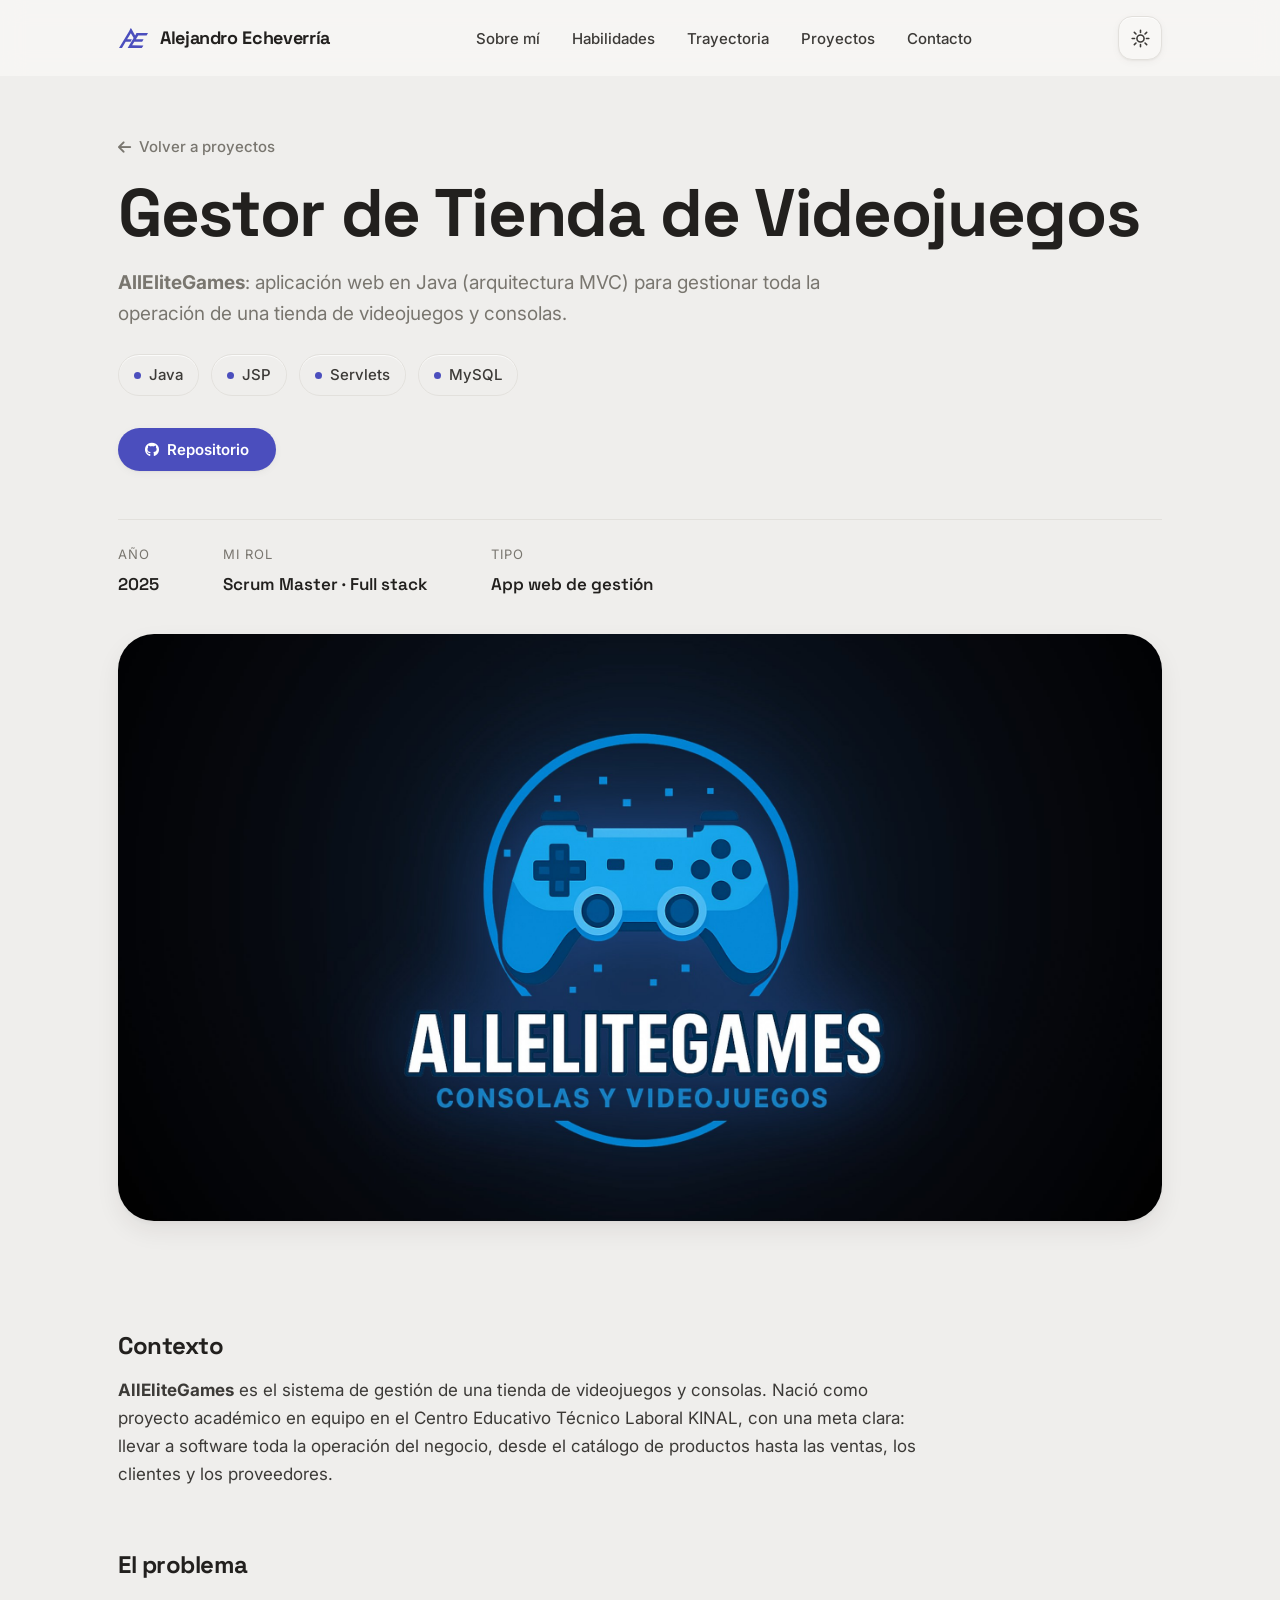
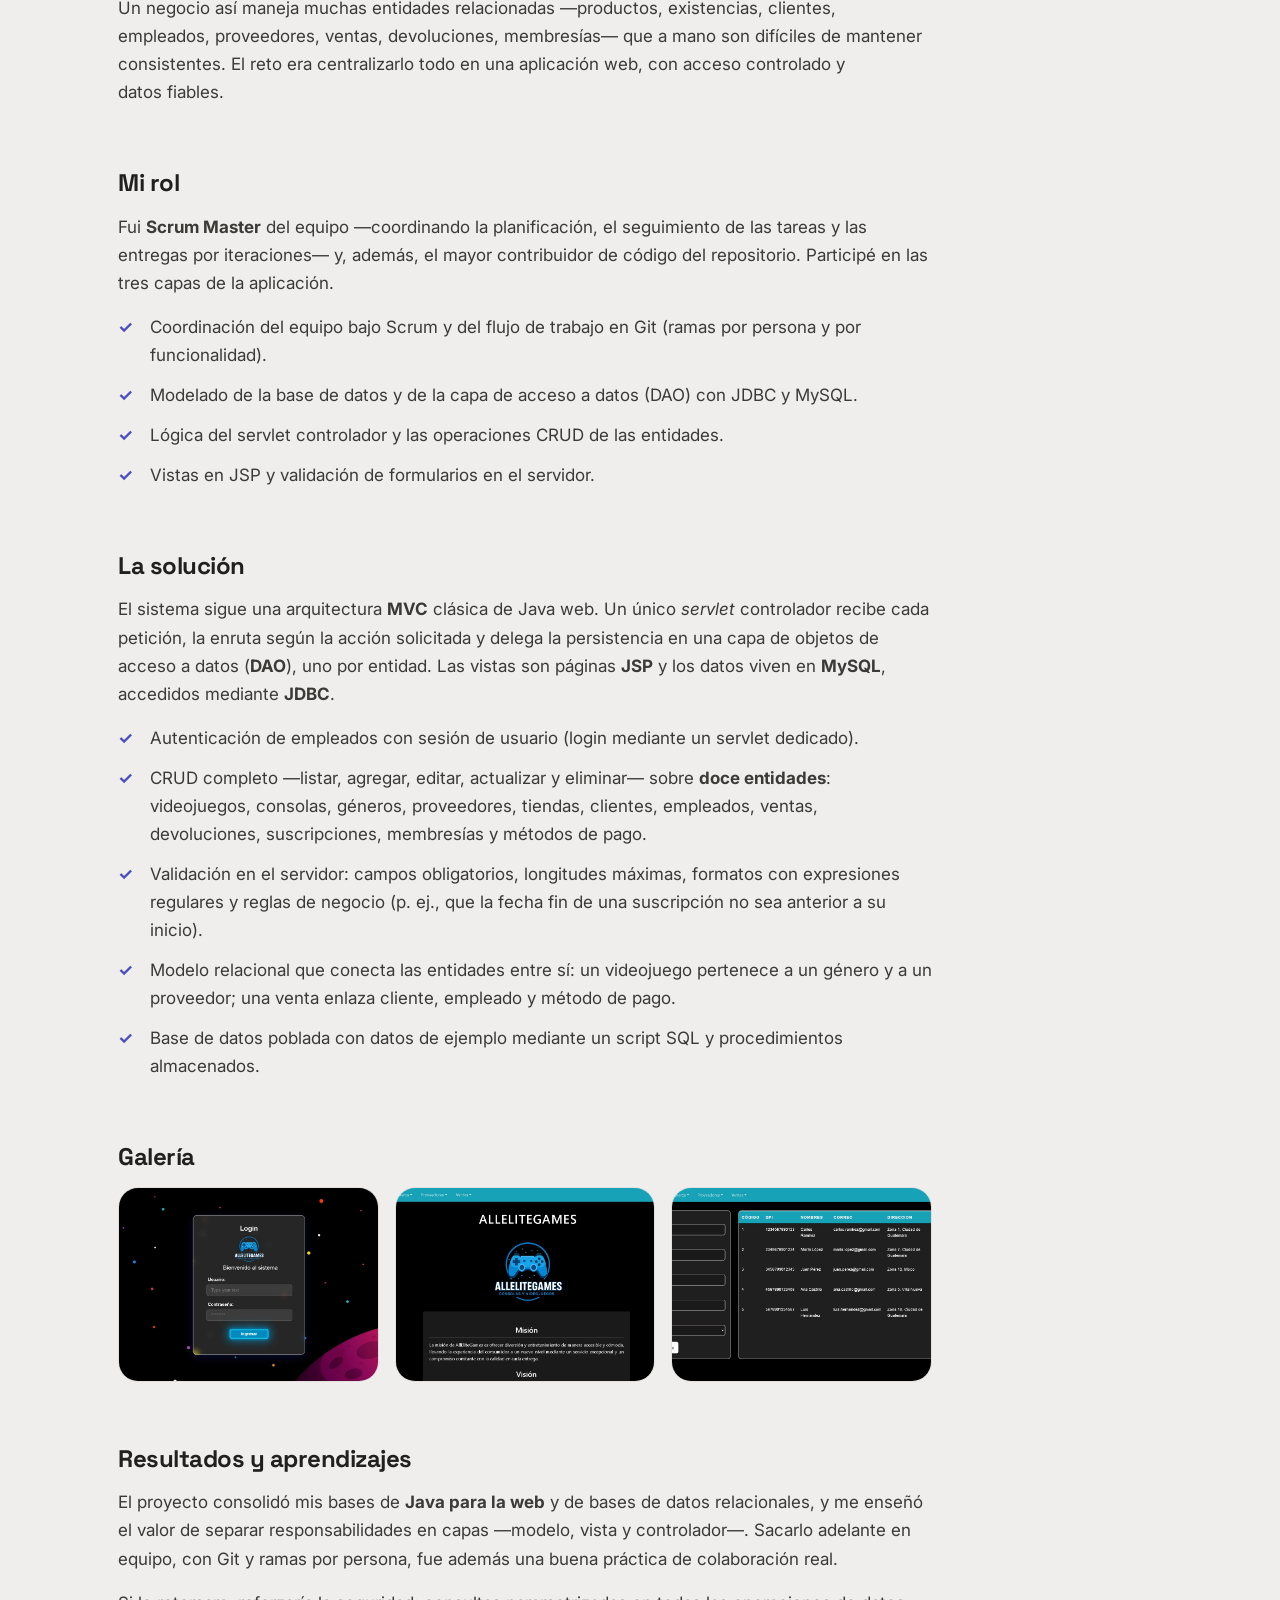
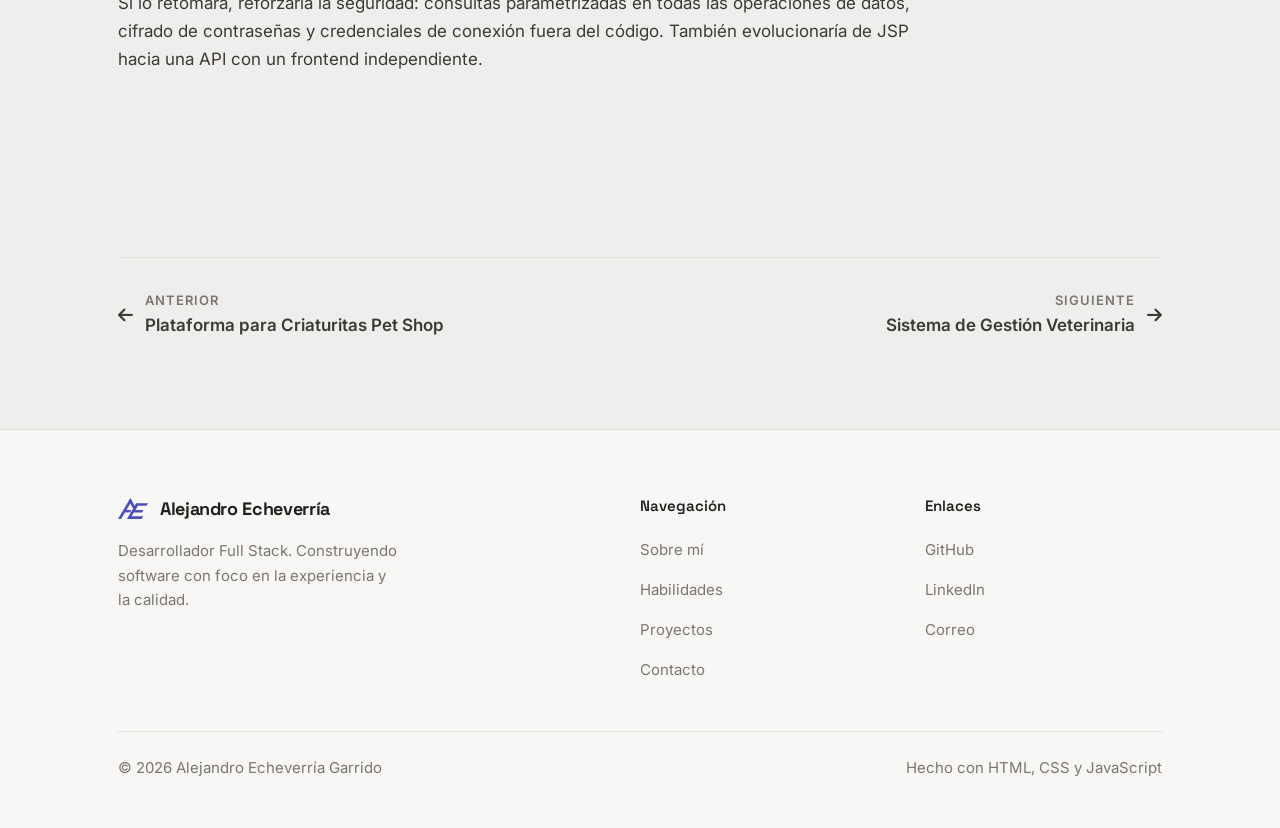
==== proyectos/gestor-tienda-videojuegos.html @ ff9bce8a "Añadir portafolio y workflow de despliegue a GitHub Pages Co-Authored-By: Claude Sonnet 5.5 <noreply" ====
<!DOCTYPE html>
<html lang="es">
<head>
  <meta charset="UTF-8">
  <meta name="viewport" content="width=device-width, initial-scale=1.0">

  <title>Gestor de Tienda de Videojuegos — Alejandro Echeverría</title>
  <meta name="description" content="Caso de estudio: AllEliteGames, sistema web de gestión para una tienda de videojuegos, desarrollado en Java (Servlets y JSP) con MySQL bajo una arquitectura MVC.">

  <meta property="og:type" content="article">
  <meta property="og:title" content="Gestor de Tienda de Videojuegos — Alejandro Echeverría">
  <meta property="og:description" content="Caso de estudio: AllEliteGames, gestión integral de una tienda de videojuegos en Java (MVC) con MySQL.">
  <meta property="og:image" content="https://aleeche.github.io/PortafolioWebDeveloper/assets/img/projects/gestor-hero.jpg">

  <link rel="icon" href="../assets/favicon/favicon-32.png" sizes="32x32" type="image/png">
  <link rel="icon" href="../assets/favicon/favicon.svg" type="image/svg+xml">
  <link rel="apple-touch-icon" href="../assets/favicon/apple-touch-icon.png">

  <script>
    document.documentElement.classList.add("js-nav");
    (function () {
      try {
        if (localStorage.getItem("ae-theme") === "dark") {
          document.documentElement.setAttribute("data-theme", "dark");
        }
      } catch (e) {}
    })();
  </script>

  <link rel="preconnect" href="https://fonts.googleapis.com">
  <link rel="preconnect" href="https://fonts.gstatic.com" crossorigin>
  <link href="https://fonts.googleapis.com/css2?family=Inter:wght@400;500;600;700&family=Space+Grotesk:wght@500;600;700&display=swap" rel="stylesheet">
  <link rel="stylesheet" href="https://cdnjs.cloudflare.com/ajax/libs/font-awesome/6.5.1/css/all.min.css">

  <link rel="stylesheet" href="../css/tokens.css">
  <link rel="stylesheet" href="../css/base.css">
  <link rel="stylesheet" href="../css/layout.css">
  <link rel="stylesheet" href="../css/components.css">
  <link rel="stylesheet" href="../css/sections.css">
  <link rel="stylesheet" href="../css/case-study.css">
</head>

<body>
  <a class="skip-link" href="#contenido">Saltar al contenido</a>

  <!-- Velo de transición entre páginas (lo controla js/modules/transition.js).
       Sin JS nunca se muestra: la clase .js-nav la añade el script del <head>. -->
  <div class="page-veil" data-page-veil aria-hidden="true"></div>

  <header class="header" data-header>
    <div class="container header__inner">
      <a class="brand" href="../index.html#inicio" aria-label="Inicio — Alejandro Echeverría">
        <span class="brand__mark" aria-hidden="true"></span>
        <span class="brand__name">Alejandro Echeverría</span>
      </a>
      <nav class="nav" data-nav aria-label="Navegación principal">
        <ul class="nav__list">
          <li><a class="nav__link" href="../index.html#sobre-mi">Sobre mí</a></li>
          <li><a class="nav__link" href="../index.html#habilidades">Habilidades</a></li>
          <li><a class="nav__link" href="../index.html#trayectoria">Trayectoria</a></li>
          <li><a class="nav__link" href="../index.html#proyectos">Proyectos</a></li>
          <li><a class="nav__link" href="../index.html#contacto">Contacto</a></li>
        </ul>
      </nav>
      <div class="header__actions">
        <button class="theme-toggle" data-theme-toggle type="button" aria-label="Cambiar entre tema claro y oscuro" aria-pressed="false">
          <svg class="icon-sun" viewBox="0 0 24 24" fill="none" stroke="currentColor" stroke-width="2" stroke-linecap="round" aria-hidden="true"><circle cx="12" cy="12" r="4.5"/><path d="M12 1.5v3M12 19.5v3M4.2 4.2l2.1 2.1M17.7 17.7l2.1 2.1M1.5 12h3M19.5 12h3M4.2 19.8l2.1-2.1M17.7 6.3l2.1-2.1"/></svg>
          <svg class="icon-moon" viewBox="0 0 24 24" fill="currentColor" aria-hidden="true"><path d="M21 12.8A9 9 0 1 1 11.2 3a7 7 0 0 0 9.8 9.8z"/></svg>
        </button>
        <button class="nav-toggle" data-nav-toggle type="button" aria-label="Abrir menú" aria-expanded="false" aria-controls="menu-principal">
          <span></span><span></span><span></span>
        </button>
      </div>
    </div>
  </header>
  <div class="nav-backdrop" data-nav-backdrop aria-hidden="true"></div>

  <main id="contenido">
    <div class="container">

      <section class="case-hero" data-reveal>
        <a class="case-back" href="../index.html#proyectos"><i class="fa-solid fa-arrow-left" aria-hidden="true"></i> Volver a proyectos</a>
        <h1 class="case-hero__title">Gestor de Tienda de Videojuegos</h1>
        <p class="case-hero__tagline"><strong>AllEliteGames</strong>: aplicación web en Java (arquitectura MVC) para gestionar toda la operación de una tienda de videojuegos y consolas.</p>

        <div class="chip-group case-tags">
          <span class="chip"><span class="chip__dot"></span>Java</span>
          <span class="chip"><span class="chip__dot"></span>JSP</span>
          <span class="chip"><span class="chip__dot"></span>Servlets</span>
          <span class="chip"><span class="chip__dot"></span>MySQL</span>
        </div>

        <div class="case-hero__actions">
          <a class="btn btn--primary" href="https://github.com/aleeche/GestorTiendaVideojuegos" target="_blank" rel="noopener noreferrer"><i class="fa-brands fa-github" aria-hidden="true"></i> Repositorio</a>
        </div>

        <div class="case-meta">
          <div class="case-meta__item">
            <div class="case-meta__label">Año</div>
            <div class="case-meta__value">2025</div>
          </div>
          <div class="case-meta__item">
            <div class="case-meta__label">Mi rol</div>
            <div class="case-meta__value">Scrum Master · Full stack</div>
          </div>
          <div class="case-meta__item">
            <div class="case-meta__label">Tipo</div>
            <div class="case-meta__value">App web de gestión</div>
          </div>
        </div>
      </section>

      <img class="case-media" data-reveal src="../assets/img/projects/gestor-hero.jpg"
        alt="Identidad de marca del proyecto AllEliteGames: logo de un mando de videojuegos con el texto «AllEliteGames — Consolas y videojuegos»." loading="lazy">

      <div class="section case-body">
        <section class="case-section" data-reveal>
          <h2 class="case-section__title">Contexto</h2>
          <p>
            <strong>AllEliteGames</strong> es el sistema de gestión de una tienda de videojuegos y
            consolas. Nació como proyecto académico en equipo en el Centro Educativo Técnico Laboral
            KINAL, con una meta clara: llevar a software toda la operación del negocio, desde el
            catálogo de productos hasta las ventas, los clientes y los proveedores.
          </p>
        </section>

        <section class="case-section" data-reveal>
          <h2 class="case-section__title">El problema</h2>
          <p>
            Un negocio así maneja muchas entidades relacionadas —productos, existencias, clientes,
            empleados, proveedores, ventas, devoluciones, membresías— que a mano son difíciles de
            mantener consistentes. El reto era centralizarlo todo en una aplicación web, con acceso
            controlado y datos fiables.
          </p>
        </section>

        <section class="case-section" data-reveal>
          <h2 class="case-section__title">Mi rol</h2>
          <p>
            Fui <strong>Scrum Master</strong> del equipo —coordinando la planificación, el seguimiento
            de las tareas y las entregas por iteraciones— y, además, el mayor contribuidor de código del
            repositorio. Participé en las tres capas de la aplicación.
          </p>
          <ul class="case-list">
            <li>Coordinación del equipo bajo Scrum y del flujo de trabajo en Git (ramas por persona y por funcionalidad).</li>
            <li>Modelado de la base de datos y de la capa de acceso a datos (DAO) con JDBC y MySQL.</li>
            <li>Lógica del servlet controlador y las operaciones CRUD de las entidades.</li>
            <li>Vistas en JSP y validación de formularios en el servidor.</li>
          </ul>
        </section>

        <section class="case-section" data-reveal>
          <h2 class="case-section__title">La solución</h2>
          <p>
            El sistema sigue una arquitectura <strong>MVC</strong> clásica de Java web. Un único
            <em>servlet</em> controlador recibe cada petición, la enruta según la acción solicitada y
            delega la persistencia en una capa de objetos de acceso a datos (<strong>DAO</strong>), uno
            por entidad. Las vistas son páginas <strong>JSP</strong> y los datos viven en
            <strong>MySQL</strong>, accedidos mediante <strong>JDBC</strong>.
          </p>
          <ul class="case-list">
            <li>Autenticación de empleados con sesión de usuario (login mediante un servlet dedicado).</li>
            <li>CRUD completo —listar, agregar, editar, actualizar y eliminar— sobre <strong>doce entidades</strong>: videojuegos, consolas, géneros, proveedores, tiendas, clientes, empleados, ventas, devoluciones, suscripciones, membresías y métodos de pago.</li>
            <li>Validación en el servidor: campos obligatorios, longitudes máximas, formatos con expresiones regulares y reglas de negocio (p. ej., que la fecha fin de una suscripción no sea anterior a su inicio).</li>
            <li>Modelo relacional que conecta las entidades entre sí: un videojuego pertenece a un género y a un proveedor; una venta enlaza cliente, empleado y método de pago.</li>
            <li>Base de datos poblada con datos de ejemplo mediante un script SQL y procedimientos almacenados.</li>
          </ul>
        </section>

        <section class="case-section" data-reveal style="max-width:none">
          <h2 class="case-section__title">Galería</h2>
          <div class="case-gallery">
            <img class="case-gallery__img" data-zoomable src="../assets/img/projects/gestor-login.jpeg"
              alt="Pantalla de inicio de sesión de AllEliteGames: logo, campos de usuario y contraseña y botón «Ingresar» sobre un fondo espacial." loading="lazy">
            <img class="case-gallery__img" data-zoomable src="../assets/img/projects/gestor-inicio.jpeg"
              alt="Página principal tras iniciar sesión, con la barra de navegación por módulos (Clientes, Empleados, Géneros, Proveedores, Ventas) y las secciones de misión y visión." loading="lazy">
            <img class="case-gallery__img" data-zoomable src="../assets/img/projects/gestor-crud.jpeg"
              alt="Módulo de gestión de clientes: formulario de alta a la izquierda y tabla de registros con acciones a la derecha." loading="lazy">
          </div>
        </section>

        <section class="case-section" data-reveal>
          <h2 class="case-section__title">Resultados y aprendizajes</h2>
          <p>
            El proyecto consolidó mis bases de <strong>Java para la web</strong> y de bases de datos
            relacionales, y me enseñó el valor de separar responsabilidades en capas —modelo, vista y
            controlador—. Sacarlo adelante en equipo, con Git y ramas por persona, fue además una buena
            práctica de colaboración real.
          </p>
          <p>
            Si lo retomara, reforzaría la seguridad: consultas parametrizadas en todas las operaciones
            de datos, cifrado de contraseñas y credenciales de conexión fuera del código. También
            evolucionaría de JSP hacia una API con un frontend independiente.
          </p>
        </section>
      </div>

      <nav class="case-nav" aria-label="Navegación entre proyectos">
        <a class="case-nav__link" href="veterinaria-criaturitas.html">
          <i class="fa-solid fa-arrow-left" aria-hidden="true"></i>
          <span><span class="dir">Anterior</span>Plataforma para Criaturitas Pet Shop</span>
        </a>
        <a class="case-nav__link case-nav__link--end" href="sistema-gestion-veterinaria.html">
          <span><span class="dir">Siguiente</span>Sistema de Gestión Veterinaria</span>
          <i class="fa-solid fa-arrow-right" aria-hidden="true"></i>
        </a>
      </nav>

    </div>
  </main>

  <footer class="footer">
    <div class="container">
      <div class="footer__grid">
        <div>
          <a class="brand" href="../index.html#inicio">
            <span class="brand__mark" aria-hidden="true"></span>
            <span class="brand__name">Alejandro Echeverría</span>
          </a>
          <p class="footer__brand-desc">Desarrollador Full Stack. Construyendo software con foco en la experiencia y la calidad.</p>
        </div>
        <div>
          <p class="footer__col-title">Navegación</p>
          <ul class="footer__links">
            <li><a href="../index.html#sobre-mi">Sobre mí</a></li>
            <li><a href="../index.html#habilidades">Habilidades</a></li>
            <li><a href="../index.html#proyectos">Proyectos</a></li>
            <li><a href="../index.html#contacto">Contacto</a></li>
          </ul>
        </div>
        <div>
          <p class="footer__col-title">Enlaces</p>
          <ul class="footer__links">
            <li><a href="https://github.com/aleeche" target="_blank" rel="noopener noreferrer">GitHub</a></li>
            <li><a href="https://www.linkedin.com/in/alejandro-echeverr%C3%ADa-garrido-2888983a5/" target="_blank" rel="noopener noreferrer">LinkedIn</a></li>
            <li><a href="mailto:alejandroecheverria826@gmail.com">Correo</a></li>
          </ul>
        </div>
      </div>
      <div class="footer__bottom">
        <span>© <span id="year">2026</span> Alejandro Echeverría Garrido</span>
        <span>Hecho con HTML, CSS y JavaScript</span>
      </div>
    </div>
  </footer>

  <script type="module" src="../js/main.js"></script>
</body>
</html>
---- css/tokens.css ----
/* ============================================================
   TOKENS — Settings layer
   Variables de diseño. El modo oscuro solo reasigna estas
   variables; ningún componente se duplica.
   ============================================================ */

:root {
  color-scheme: light;

  /* --- Neutrales (cálidos) --- */
  --canvas: #EFEEEC;
  --surface: #F8F7F5;
  --surface-2: #FCFBF9;
  --sunken: #E7E6E3;
  --ink-strong: #22201E;
  --ink: #3C3A37;
  --ink-muted: #79766F;
  --hairline: #E2E0DC;

  /* --- Acento (índigo) --- */
  --accent: #4B4EBD;
  --accent-strong: #3D3FA3;
  --accent-soft: #EAEAF7;
  --on-accent: #FFFFFF;

  /* Glow ambiental del puntero (radial) */
  --glow: rgba(75, 78, 189, 0.10);

  /* --- Semánticos (independientes del acento) --- */
  --ok: #3E8E5A;
  --warn: #B7791F;
  --err: #C0553B;

  /* Lienzo para logotipos de clientes. Deliberadamente claro en AMBOS temas:
     una marca ajena no se puede recolorear, y sobre fondo oscuro perdería
     contraste. Por eso [data-theme="dark"] repite este mismo valor. */
  --logo-plate: #FCFBF9;

  /* --- Marca (monograma AE) ---
     El logotipo como MÁSCARA, no como imagen: así el color lo pone el
     componente (`background`) y sigue al tema sin duplicar archivos.
     Fuente del trazado: assets/img/logo-ae.svg. Si el logo cambia, se
     actualizan los dos a la vez. */
  --logo-ae: url("data:image/svg+xml,%3Csvg xmlns='http://www.w3.org/2000/svg' viewBox='0 0 100 68.65'%3E%3Cpath d='M40.48 0 42.86 2.38 55.16 25 56.35 24.6 60.32 17.06 100 17.06 95.24 25.4 66.27 25.4 58.33 38.89 84.52 38.89 82.94 42.46 79.76 47.22 52.78 47.22 45.24 59.52 83.73 59.92 83.33 61.51 78.57 68.65 29.76 68.65 50.4 34.52 40.87 17.86 28.57 38.1 28.57 38.89 44.44 38.89 40.08 46.83 23.02 47.22 10.32 68.65 0 68.65 34.92 10.71Z'/%3E%3C/svg%3E");

  /* Proporción real del monograma (ancho ÷ alto). Evita repetir el número
     mágico cada vez que se dimensiona la marca. */
  --logo-ae-ratio: 1.4566;

  /* --- Sombras (soft UI: suaves + brillo superior) --- */
  --hi: inset 0 1px 0 rgba(255, 255, 255, .75);
  --e1: 0 1px 2px rgba(38, 34, 28, .05), 0 2px 8px rgba(38, 34, 28, .04);
  --e2: 0 2px 4px rgba(38, 34, 28, .04), 0 10px 24px rgba(38, 34, 28, .07);
  --e3: 0 6px 12px rgba(38, 34, 28, .06), 0 22px 44px rgba(38, 34, 28, .10);
  --pressed: inset 0 2px 5px rgba(38, 34, 28, .10), inset 0 -1px 0 rgba(255, 255, 255, .5);

  /* --- Radios --- */
  --r-sm: 10px;
  --r-md: 14px;
  --r-lg: 20px;
  --r-xl: 28px;
  --r-2xl: 36px;
  --r-pill: 999px;

  /* --- Espaciado (base 4px) --- */
  --sp-1: 4px;
  --sp-2: 8px;
  --sp-3: 12px;
  --sp-4: 16px;
  --sp-5: 24px;
  --sp-6: 32px;
  --sp-7: 48px;
  --sp-8: 64px;
  --sp-9: 96px;
  --sp-10: 128px;

  /* --- Tipografía --- */
  --font-display: "Space Grotesk", "Segoe UI", system-ui, -apple-system, sans-serif;
  --font-body: "Inter", "Segoe UI", system-ui, -apple-system, sans-serif;

  --fs-display: clamp(2.6rem, 6vw, 4.2rem);
  --fs-h1: clamp(2rem, 4vw, 3rem);
  --fs-h2: clamp(1.8rem, 3.5vw, 2.6rem);
  --fs-h3: 1.5rem;
  --fs-h4: 1.25rem;
  --fs-body-lg: 1.1875rem;
  --fs-body: 1.0625rem;
  --fs-sm: 0.9375rem;
  --fs-caption: 0.8125rem;

  /* --- Layout --- */
  --container: 1140px;
  --container-pad: clamp(20px, 4vw, 48px);
  --header-h: 76px; /* respaldo; nav.js lo actualiza con la altura real del header */

  /* --- Movimiento --- */
  --dur-fast: 140ms;
  --dur: 240ms;
  --dur-slow: 420ms;
  --ease: cubic-bezier(.22, 1, .36, 1);

  /* --- Capas (z-index) --- */
  --z-header: 100;
  --z-menu: 200;
  --z-modal: 1000;
  --z-veil: 2000;
}

/* ============================================================
   MODO OSCURO — paleta específica (no es una inversión)
   ============================================================ */
[data-theme="dark"] {
  color-scheme: dark;

  --canvas: #191816;
  --surface: #221F1D;
  --surface-2: #262320;
  --sunken: #100F0E;
  --ink-strong: #F4F2EE;
  --ink: #D6D3CD;
  --ink-muted: #9C978F;
  --hairline: #34312C;

  --accent: #9A9CF2;
  --accent-strong: #B3B5F8;
  --accent-soft: rgba(154, 156, 242, .16);
  --on-accent: #16151A;

  --glow: rgba(154, 156, 242, 0.16);

  --ok: #5FB07C;
  --warn: #D6A24A;
  --err: #E0715A;

  /* Mismo valor que en claro: los logos de clientes no se invierten. */
  --logo-plate: #FCFBF9;

  --hi: inset 0 1px 0 rgba(255, 255, 255, .05);
  --e1: 0 1px 2px rgba(0, 0, 0, .40), 0 2px 8px rgba(0, 0, 0, .30);
  --e2: 0 2px 4px rgba(0, 0, 0, .35), 0 10px 24px rgba(0, 0, 0, .45);
  --e3: 0 6px 12px rgba(0, 0, 0, .40), 0 22px 44px rgba(0, 0, 0, .55);
  --pressed: inset 0 2px 5px rgba(0, 0, 0, .50), inset 0 -1px 0 rgba(255, 255, 255, .04);
}
---- css/base.css ----
/* ============================================================
   BASE — Reset + elementos + tipografía
   ============================================================ */

*,
*::before,
*::after {
  box-sizing: border-box;
}

* {
  margin: 0;
}

html {
  -webkit-text-size-adjust: 100%;
  scroll-behavior: smooth;
  /* Permite scroll normal en ambos ejes pero bloquea el pellizco (pinch-zoom):
     el zoom por accesibilidad (controles del navegador) sigue disponible. */
  touch-action: pan-x pan-y;
  /* El fondo vive en :root para que el glow del puntero (z-index:-1) asome
     por el lienzo sin quedar oculto tras el fondo del body. */
  background-color: var(--canvas);
  transition: background-color var(--dur) var(--ease);
}

@media (prefers-reduced-motion: reduce) {
  html {
    scroll-behavior: auto;
  }
}

body {
  background-color: transparent; /* el fondo lo pinta :root (ver arriba) */
  color: var(--ink);
  font-family: var(--font-body);
  font-size: var(--fs-body);
  line-height: 1.65;
  -webkit-font-smoothing: antialiased;
  text-rendering: optimizeLegibility;
  transition: color var(--dur) var(--ease);
}

/* Media */
img,
picture,
svg {
  display: block;
  max-width: 100%;
}

img {
  height: auto;
}

/* Formularios heredan tipografía */
input,
button,
textarea,
select {
  font: inherit;
  color: inherit;
}

/* Titulares */
h1,
h2,
h3,
h4,
h5,
h6 {
  font-family: var(--font-display);
  color: var(--ink-strong);
  line-height: 1.1;
  letter-spacing: -0.02em;
  text-wrap: balance;
  font-weight: 700;
  /* Último recurso para cadenas sin sílabas (URLs, identificadores): sin esto
     un titular más ancho que el lienzo asoma fuera y genera scroll horizontal.
     Solo actúa cuando la palabra no entra de ninguna forma, así que no altera
     el corte de línea normal. */
  overflow-wrap: break-word;
}

h1 { font-size: var(--fs-h1); }
h2 { font-size: var(--fs-h2); }
h3 { font-size: var(--fs-h3); }
h4 { font-size: var(--fs-h4); font-weight: 600; }

p {
  text-wrap: pretty;
}

/* Código en línea */
code {
  font-family: ui-monospace, SFMono-Regular, Menlo, Consolas, monospace;
  font-size: 0.88em;
  color: var(--ink-strong);
  background: var(--sunken);
  border: 1px solid var(--hairline);
  border-radius: var(--r-sm);
  padding: 0.08em 0.4em;
}

a {
  color: var(--accent);
  text-decoration: none;
  transition: color var(--dur) var(--ease);
}

ul[role="list"] {
  list-style: none;
  padding: 0;
}

/* --- Accesibilidad: foco visible y consistente --- */
:focus-visible {
  outline: 2px solid var(--accent);
  outline-offset: 3px;
  border-radius: 4px;
}

::selection {
  background: var(--accent);
  color: var(--on-accent);
}

/* --- Enlace "saltar al contenido" --- */
.skip-link {
  position: absolute;
  left: 50%;
  top: -100px;
  transform: translateX(-50%);
  z-index: 999;
  background: var(--surface);
  color: var(--ink-strong);
  border: 1px solid var(--hairline);
  border-radius: var(--r-md);
  padding: 12px 20px;
  box-shadow: var(--e2);
  transition: top var(--dur) var(--ease);
}

.skip-link:focus {
  top: 12px;
}

/* --- Reduce motion global --- */
@media (prefers-reduced-motion: reduce) {
  *,
  *::before,
  *::after {
    animation-duration: 0.001ms !important;
    animation-iteration-count: 1 !important;
    transition-duration: 0.001ms !important;
  }
}

/* Utilidad de solo lectura para lectores de pantalla */
.visually-hidden {
  position: absolute;
  width: 1px;
  height: 1px;
  padding: 0;
  margin: -1px;
  overflow: hidden;
  clip: rect(0, 0, 0, 0);
  white-space: nowrap;
  border: 0;
}
---- css/layout.css ----
/* ============================================================
   LAYOUT — Contenedor, secciones, header, footer
   ============================================================ */

.container {
  width: 100%;
  max-width: var(--container);
  margin-inline: auto;
  padding-inline: var(--container-pad);
}

/* Secciones con ritmo vertical generoso */
.section {
  --section-pad-y: clamp(56px, 9vw, 112px);
  padding-block: var(--section-pad-y);
  /* Salto por nav: el encabezado debe caer SIEMPRE ~24px bajo el header, sin
     importar el padding de la sección (en escritorio llega a 112px y en móvil
     baja a 56px). Restamos ese padding para que el hueco superior sea CONSTANTE
     en móvil, tablet y escritorio y no quede un blanco enorme arriba.
     --header-h lo fija nav.js con la altura real del header (varía por
     breakpoint); 76px es el respaldo para el salto de ancla nativo sin JS.
     scroll-nav.js lee este mismo valor para que el salto animado coincida. */
  scroll-margin-top: calc(var(--header-h) + 24px - var(--section-pad-y));
}

.section--tight {
  --section-pad-y: clamp(40px, 6vw, 72px);
  padding-block: var(--section-pad-y);
}

/* Cabecera de sección (eyebrow + título + intro) */
.section__head {
  max-width: 54ch;
  margin-bottom: clamp(24px, 4vw, 40px);
}

.eyebrow {
  font-size: var(--fs-caption);
  font-weight: 600;
  letter-spacing: 0.16em;
  text-transform: uppercase;
  color: var(--accent);
  margin-bottom: var(--sp-3);
}

.section__title {
  font-size: var(--fs-h2);
}

.section__intro {
  color: var(--ink-muted);
  font-size: var(--fs-body-lg);
  margin-top: var(--sp-4);
}

/* ---------- Header / Navegación ---------- */
.header {
  position: sticky;
  top: 0;
  z-index: var(--z-header);
  border-bottom: 1px solid transparent;
  transition: border-color var(--dur) var(--ease), box-shadow var(--dur) var(--ease);
}

/* El fondo esmerilado vive en un pseudo-elemento en vez de en .header
   directamente: backdrop-filter en el propio .header lo convertiría en el
   "containing block" de sus descendientes position:fixed (el <nav> móvil),
   rompiendo su tamaño/posición de pantalla completa. */
.header::before {
  content: "";
  position: absolute;
  inset: 0;
  z-index: -1;
  background: color-mix(in srgb, var(--surface) 82%, transparent);
  backdrop-filter: blur(12px);
  -webkit-backdrop-filter: blur(12px);
}

.header.is-scrolled {
  border-bottom-color: var(--hairline);
  box-shadow: var(--e1);
}

.header__inner {
  display: flex;
  align-items: center;
  justify-content: space-between;
  gap: var(--sp-4);
  padding-block: var(--sp-4);
}

.nav {
  display: flex;
  align-items: center;
  gap: var(--sp-6);
}

.nav__list {
  display: flex;
  gap: var(--sp-6);
  list-style: none;
  margin: 0;
  padding: 0;
}

.nav__link {
  color: var(--ink);
  font-size: var(--fs-sm);
  font-weight: 500;
  position: relative;
  padding-block: 4px;
  white-space: nowrap;
}

.nav__link:hover {
  color: var(--accent);
}

.nav__link.is-active {
  color: var(--accent);
}

.nav__link.is-active::after {
  content: "";
  position: absolute;
  left: 0;
  bottom: -2px;
  width: 100%;
  height: 2px;
  background: var(--accent);
  border-radius: 2px;
}

.header__actions {
  display: flex;
  align-items: center;
  gap: var(--sp-3);
}

/* Botón hamburguesa (oculto en desktop) */
.nav-toggle {
  display: none;
  flex-direction: column;
  justify-content: center;
  gap: 5px;
  width: 44px;
  height: 44px;
  border: 1px solid var(--hairline);
  border-radius: var(--r-md);
  background: var(--surface);
  box-shadow: var(--e1), var(--hi);
  cursor: pointer;
}

.nav-toggle span {
  display: block;
  width: 20px;
  height: 2px;
  margin-inline: auto;
  background: var(--ink-strong);
  border-radius: 2px;
  transition: transform var(--dur) var(--ease), opacity var(--dur) var(--ease);
}

.nav-toggle[aria-expanded="true"] span:nth-child(1) {
  transform: translateY(7px) rotate(45deg);
}

.nav-toggle[aria-expanded="true"] span:nth-child(2) {
  opacity: 0;
}

.nav-toggle[aria-expanded="true"] span:nth-child(3) {
  transform: translateY(-7px) rotate(-45deg);
}

/* ---------- Footer ---------- */
.footer {
  border-top: 1px solid var(--hairline);
  background: var(--surface);
  padding-block: clamp(40px, 6vw, 64px) var(--sp-7);
}

.footer__grid {
  display: grid;
  gap: var(--sp-7);
  grid-template-columns: 1fr;
}

.footer__brand-desc {
  color: var(--ink-muted);
  font-size: var(--fs-sm);
  margin-top: var(--sp-3);
  max-width: 32ch;
}

.footer__col-title {
  font-family: var(--font-display);
  font-size: var(--fs-sm);
  font-weight: 600;
  color: var(--ink-strong);
  margin-bottom: var(--sp-4);
}

.footer__links {
  display: flex;
  flex-direction: column;
  gap: var(--sp-3);
  list-style: none;
  padding: 0;
  margin: 0;
}

.footer__links a {
  color: var(--ink-muted);
  font-size: var(--fs-sm);
}

.footer__links a:hover {
  color: var(--accent);
}

.footer__bottom {
  display: flex;
  align-items: center;
  justify-content: space-between;
  flex-wrap: wrap;
  gap: var(--sp-4);
  margin-top: var(--sp-7);
  padding-top: var(--sp-5);
  border-top: 1px solid var(--hairline);
  color: var(--ink-muted);
  font-size: var(--fs-sm);
}

/* ---------- Responsive: menú móvil ---------- */
@media (max-width: 1080px) {
  .nav-toggle {
    display: flex;
  }

  /* Por encima del panel .nav (z-index 200 local a .header) para que el
     botón de tema y el hamburguesa/X sigan visibles y clicables con el
     menú abierto. */
  .header__actions {
    position: relative;
    z-index: calc(var(--z-menu) + 1);
  }

  .nav {
    position: fixed;
    inset: 0 0 0 auto;
    width: min(320px, 82vw);
    flex-direction: column;
    align-items: flex-start;
    justify-content: flex-start;
    gap: var(--sp-6);
    padding: calc(var(--sp-9) + 12px) var(--sp-6) var(--sp-6);
    background: var(--surface);
    border-left: 1px solid var(--hairline);
    box-shadow: var(--e3);
    transform: translateX(100%);
    transition: transform var(--dur-slow) var(--ease);
    z-index: var(--z-menu);
  }

  .nav.is-open {
    transform: translateX(0);
  }

  .nav__list {
    flex-direction: column;
    gap: var(--sp-5);
    width: 100%;
  }

  .nav__link {
    font-size: var(--fs-h4);
  }

  /* Fondo oscuro al abrir el menú.
     z-index por debajo de --z-header (no de --z-menu): .nav vive dentro de
     .header, que crea su propio grupo de apilamiento por tener z-index
     propio. Comparado desde la raíz del documento, ese grupo entero pesa
     --z-header; si el backdrop pesara más (--z-menu - 1) se pintaría encima
     del menú y le robaría los clics a sus enlaces. */
  .nav-backdrop {
    position: fixed;
    inset: 0;
    background: rgba(0, 0, 0, .35);
    opacity: 0;
    visibility: hidden;
    transition: opacity var(--dur) var(--ease), visibility var(--dur) var(--ease);
    z-index: calc(var(--z-header) - 1);
  }

  .nav-backdrop.is-open {
    opacity: 1;
    visibility: visible;
  }
}

@media (min-width: 640px) {
  .footer__grid {
    grid-template-columns: 2fr 1fr 1fr;
  }
}

/* ---------- Header en pantallas muy estrechas ----------
   La fila del header es indivisible: marca (212px con el nombre completo) +
   las dos placas táctiles de 44px, que no se tocan porque 44px es el mínimo
   accesible. Sumando gap y padding pedía 348px, así que por debajo de eso
   empujaba el documento y aparecía scroll horizontal (con la franja en blanco
   a la derecha del header, que solo cubre el ancho de la ventana).
   Se resuelve encogiendo la marca en dos escalones en vez de tocar los
   botones. */
@media (max-width: 380px) {
  .header .brand {
    font-size: 1rem;
    gap: var(--sp-2);
  }

  .header .brand__mark {
    width: 26px;
  }
}

/* Último escalón: solo el monograma. El nombre accesible lo sigue aportando
   el aria-label del enlace, así que no se pierde para lectores de pantalla. */
@media (max-width: 349px) {
  .header .brand__name {
    display: none;
  }
}

/* ============================================================
   EFECTOS GLOBALES (creados por JS; degradan sin él)
   ============================================================ */

/* Barra de progreso de lectura (borde superior) */
.scroll-progress {
  position: fixed;
  inset: 0 0 auto 0;
  height: 3px;
  background: linear-gradient(90deg, var(--accent), var(--accent-strong));
  transform: scaleX(0);
  transform-origin: 0 50%;
  z-index: 300;
  pointer-events: none;
  will-change: transform;
}

/* Glow ambiental que sigue al puntero (detrás del contenido) */
.pointer-glow {
  position: fixed;
  top: 0;
  left: 0;
  width: 600px;
  height: 600px;
  border-radius: 50%;
  background: radial-gradient(circle closest-side, var(--glow), transparent);
  pointer-events: none;
  z-index: -1;
  opacity: 0;
  transition: opacity var(--dur) var(--ease);
  will-change: transform;
}

.pointer-glow.is-active {
  opacity: 1;
}

/* ============================================================
   VELO DE TRANSICIÓN ENTRE PÁGINAS
   Cubre el parpadeo al navegar entre documentos (landing ↔ fichas).
   La clase .js-nav (script del <head>) garantiza que sin JS nunca aparezca.
   Entrada: la anima el CSS (auto-curable). Salida: la dispara transition.js.
   ============================================================ */
.page-veil {
  position: fixed;
  inset: 0;
  z-index: var(--z-veil);
  background: var(--canvas);
  opacity: 0;
  visibility: hidden;
  pointer-events: none;
}

/* Con JS activo: al cargar, el velo entra tapando y se desvanece revelando. */
.js-nav .page-veil {
  visibility: visible;
  animation: pageVeilReveal var(--dur) var(--ease) forwards;
}

/* Al salir hacia otra página, el velo vuelve a tapar antes de navegar. */
.page-veil.is-leaving {
  visibility: visible;
  pointer-events: all;
  animation: pageVeilCover var(--dur) var(--ease) forwards;
}

@keyframes pageVeilReveal {
  from { opacity: 1; }
  to   { opacity: 0; }
}

@keyframes pageVeilCover {
  from { opacity: 0; }
  to   { opacity: 1; }
}

/* Sin movimiento: nada de fundidos; el contenido aparece de inmediato. */
@media (prefers-reduced-motion: reduce) {
  .js-nav .page-veil,
  .page-veil.is-leaving {
    animation: none;
    opacity: 0;
    visibility: hidden;
  }
}
---- css/components.css ----
/* ============================================================
   COMPONENTS — Bloques reutilizables (BEM-lite)
   ============================================================ */

/* ---------- Marca ---------- */
.brand {
  display: inline-flex;
  align-items: center;
  gap: var(--sp-3);
  font-family: var(--font-display);
  font-weight: 700;
  font-size: 1.125rem;
  color: var(--ink-strong);
  letter-spacing: -0.02em;
  white-space: nowrap; /* la marca nunca se parte en 2 líneas (engordaría el header) */
}

/* Monograma AE. Va suelto, sin placa de color: el logotipo ya tiene una
   silueta propia y meterlo en un cuadrado lo empequeñecía. Se pinta como
   máscara para que herede el acento del tema activo. */
.brand__mark {
  flex: none;
  width: 30px;
  aspect-ratio: var(--logo-ae-ratio);
  background: var(--accent);
  -webkit-mask: var(--logo-ae) center / contain no-repeat;
  mask: var(--logo-ae) center / contain no-repeat;
  transition: background-color var(--dur) var(--ease);
}

.brand:hover .brand__mark {
  background: var(--accent-strong);
}

/* ---------- Botones ---------- */
.btn {
  display: inline-flex;
  align-items: center;
  justify-content: center;
  gap: var(--sp-2);
  font-weight: 600;
  font-size: var(--fs-sm);
  line-height: 1;
  cursor: pointer;
  border: 1px solid transparent;
  border-radius: var(--r-pill);
  padding: 13px 26px;
  transition: transform var(--dur) var(--ease), box-shadow var(--dur) var(--ease),
    background-color var(--dur) var(--ease);
}

.btn i {
  font-size: 0.95em;
}

.btn--primary {
  background: var(--accent);
  color: var(--on-accent);
  box-shadow: var(--e1);
}

.btn--primary:hover {
  background: var(--accent-strong);
  transform: translateY(-2px);
  box-shadow: var(--e2);
}

.btn--primary:active {
  transform: translateY(0);
  box-shadow: var(--pressed);
}

.btn--secondary {
  background: var(--surface);
  color: var(--ink-strong);
  border-color: var(--hairline);
  box-shadow: var(--e1), var(--hi);
}

.btn--secondary:hover {
  transform: translateY(-2px);
  box-shadow: var(--e2), var(--hi);
}

.btn--ghost {
  background: transparent;
  color: var(--accent);
  padding-inline: 14px;
}

.btn--ghost:hover {
  background: var(--accent-soft);
}

.btn--sm {
  padding: 10px 20px;
}

.btn:disabled {
  opacity: 0.45;
  cursor: not-allowed;
  transform: none;
  box-shadow: none;
}

/* ---------- Toggle de tema ---------- */
.theme-toggle {
  display: grid;
  place-items: center;
  width: 44px;
  height: 44px;
  border-radius: var(--r-md);
  background: var(--surface);
  border: 1px solid var(--hairline);
  color: var(--ink);
  box-shadow: var(--e1), var(--hi);
  cursor: pointer;
  transition: transform var(--dur) var(--ease), color var(--dur) var(--ease);
}

.theme-toggle:hover {
  transform: translateY(-2px);
  color: var(--accent);
}

.theme-toggle svg {
  width: 19px;
  height: 19px;
}

.theme-toggle .icon-moon {
  display: none;
}

[data-theme="dark"] .theme-toggle .icon-sun {
  display: none;
}

[data-theme="dark"] .theme-toggle .icon-moon {
  display: inline-block;
}

/* ---------- Enlaces sociales ---------- */
.social {
  display: flex;
  gap: var(--sp-3);
}

.social__link {
  display: grid;
  place-items: center;
  width: 42px;
  height: 42px;
  border-radius: var(--r-md);
  background: var(--surface);
  border: 1px solid var(--hairline);
  color: var(--ink);
  box-shadow: var(--e1), var(--hi);
  transition: transform var(--dur) var(--ease), color var(--dur) var(--ease);
}

.social__link:hover {
  transform: translateY(-3px);
  color: var(--accent);
}

/* ---------- Chips ---------- */
.chip {
  display: inline-flex;
  align-items: center;
  gap: var(--sp-2);
  background: var(--canvas);
  border: 1px solid var(--hairline);
  border-radius: var(--r-pill);
  padding: 8px 15px;
  font-size: var(--fs-sm);
  font-weight: 500;
  color: var(--ink);
  box-shadow: var(--hi);
}

.chip__dot {
  width: 7px;
  height: 7px;
  border-radius: 50%;
  background: var(--accent);
  flex-shrink: 0;
}

.chip-group {
  display: flex;
  flex-wrap: wrap;
  gap: var(--sp-3);
}

/* ---------- Badges ---------- */
.badge {
  display: inline-flex;
  align-items: center;
  gap: 7px;
  background: var(--accent-soft);
  color: var(--accent-strong);
  font-size: var(--fs-caption);
  font-weight: 700;
  letter-spacing: 0.06em;
  text-transform: uppercase;
  border-radius: var(--r-pill);
  padding: 6px 13px;
}

/* ---------- Tarjeta genérica ---------- */
.card {
  background: var(--surface);
  border: 1px solid var(--hairline);
  border-radius: var(--r-xl);
  box-shadow: var(--e2), var(--hi);
}

/* ---------- Timeline ---------- */
.timeline {
  border-left: 2px solid var(--hairline);
  margin-left: var(--sp-2);
  padding-left: var(--sp-6);
  display: flex;
  flex-direction: column;
  gap: var(--sp-7);
}

.timeline__item {
  position: relative;
}

.timeline__item::before {
  content: "";
  position: absolute;
  left: calc(-1 * var(--sp-6) - 7px);
  top: 4px;
  width: 12px;
  height: 12px;
  border-radius: 50%;
  background: var(--accent);
  border: 3px solid var(--canvas);
  box-shadow: 0 0 0 1px var(--hairline);
}

.timeline__meta {
  display: flex;
  align-items: center;
  gap: var(--sp-3);
  flex-wrap: wrap;
  margin-bottom: var(--sp-3);
}

.timeline__date {
  font-family: var(--font-display);
  font-size: var(--fs-sm);
  font-weight: 600;
  color: var(--ink-muted);
}

.timeline__title {
  font-size: var(--fs-h4);
}

.timeline__org {
  color: var(--accent);
  font-weight: 500;
  font-size: var(--fs-sm);
  margin-top: 2px;
}

.timeline__desc {
  color: var(--ink-muted);
  margin-top: var(--sp-3);
}

/* ---------- Campos de formulario ---------- */
.field {
  display: flex;
  flex-direction: column;
  gap: var(--sp-2);
}

.field__label {
  font-size: var(--fs-sm);
  font-weight: 600;
  color: var(--ink-strong);
}

.field__control {
  width: 100%;
  background: var(--sunken);
  border: 1px solid var(--hairline);
  border-radius: var(--r-md);
  padding: 13px 16px;
  color: var(--ink-strong);
  box-shadow: var(--pressed);
  transition: box-shadow var(--dur) var(--ease);
}

.field__control::placeholder {
  color: var(--ink-muted);
}

.field__control:focus {
  outline: none;
  box-shadow: var(--pressed), 0 0 0 3px var(--accent-soft);
}

textarea.field__control {
  resize: vertical;
  min-height: 130px;
}

.field__error {
  font-size: var(--fs-caption);
  color: var(--err);
  min-height: 1em;
}

.field.is-invalid .field__control {
  box-shadow: var(--pressed), 0 0 0 2px var(--err);
}

.form__status {
  font-size: var(--fs-sm);
  color: var(--ok);
  font-weight: 500;
}

/* ---------- Animación de entrada (scroll reveal) ---------- */
[data-reveal] {
  opacity: 0;
  transform: translateY(22px);
  transition: opacity var(--dur-slow) var(--ease), transform var(--dur-slow) var(--ease);
}

[data-reveal].is-visible {
  opacity: 1;
  transform: none;
}

@media (prefers-reduced-motion: reduce) {
  [data-reveal] {
    opacity: 1;
    transform: none;
  }
}

/* ---------- Ampliar imagen (botón sobre la imagen) ---------- */
.zoom-wrap {
  position: relative;
  display: block;
}

.zoom-btn {
  position: absolute;
  top: 12px;
  right: 12px;
  z-index: 2;
  display: grid;
  place-items: center;
  width: 40px;
  height: 40px;
  border: 1px solid var(--hairline);
  border-radius: var(--r-pill);
  background: color-mix(in srgb, var(--surface) 78%, transparent);
  -webkit-backdrop-filter: blur(6px);
  backdrop-filter: blur(6px);
  color: var(--ink-strong);
  box-shadow: var(--e2);
  cursor: pointer;
  opacity: 0;
  transform: translateY(-4px);
  transition: opacity var(--dur) var(--ease), transform var(--dur) var(--ease),
    color var(--dur) var(--ease);
}

.zoom-wrap:hover .zoom-btn,
.zoom-wrap:focus-within .zoom-btn {
  opacity: 1;
  transform: none;
}

.zoom-btn:hover {
  color: var(--accent);
}

.zoom-btn i {
  font-size: 15px;
}

/* En pantallas táctiles (sin hover) el botón queda siempre visible */
@media (hover: none) {
  .zoom-btn {
    opacity: 1;
    transform: none;
  }
}

/* ---------- Visor de imágenes (lightbox) ---------- */
.lightbox {
  position: fixed;
  inset: 0;
  z-index: var(--z-modal);
  display: grid;
  place-items: center;
  padding: clamp(16px, 5vw, 64px);
  background: color-mix(in srgb, var(--canvas) 55%, transparent);
  -webkit-backdrop-filter: blur(16px) saturate(1.1);
  backdrop-filter: blur(16px) saturate(1.1);
  opacity: 0;
  visibility: hidden;
  pointer-events: none;
  transition: opacity var(--dur) var(--ease), visibility var(--dur) var(--ease);
}

.lightbox.is-open {
  opacity: 1;
  visibility: visible;
  pointer-events: auto;
}

.lightbox__figure {
  margin: 0;
  display: flex;
  flex-direction: column;
  align-items: center;
  gap: var(--sp-4);
  max-width: 100%;
  transform: scale(0.97);
  transition: transform var(--dur) var(--ease);
}

.lightbox.is-open .lightbox__figure {
  transform: none;
}

.lightbox__img {
  max-width: min(92vw, 1400px);
  max-height: 80vh;
  width: auto;
  height: auto;
  object-fit: contain;
  border-radius: var(--r-lg);
  box-shadow: var(--e3);
  background: var(--surface);
}

.lightbox__caption {
  font-size: var(--fs-sm);
  color: var(--ink);
  background: color-mix(in srgb, var(--surface) 85%, transparent);
  border: 1px solid var(--hairline);
  padding: 8px 16px;
  border-radius: var(--r-pill);
  max-width: 90vw;
  text-align: center;
}

.lightbox__btn {
  position: absolute;
  z-index: 2;
  display: grid;
  place-items: center;
  width: 52px;
  height: 52px;
  border: 1px solid var(--hairline);
  border-radius: var(--r-pill);
  background: color-mix(in srgb, var(--surface) 82%, transparent);
  -webkit-backdrop-filter: blur(6px);
  backdrop-filter: blur(6px);
  color: var(--ink-strong);
  box-shadow: var(--e2);
  cursor: pointer;
  transition: transform var(--dur) var(--ease), color var(--dur) var(--ease);
}

.lightbox__btn:hover {
  color: var(--accent);
}

.lightbox__btn i {
  font-size: 18px;
}

.lightbox__close {
  top: clamp(12px, 3vw, 24px);
  right: clamp(12px, 3vw, 24px);
}

.lightbox__close:hover {
  transform: scale(1.06);
}

.lightbox__nav {
  top: 50%;
  transform: translateY(-50%);
}

.lightbox__nav--prev {
  left: clamp(8px, 2.5vw, 28px);
}

.lightbox__nav--next {
  right: clamp(8px, 2.5vw, 28px);
}

.lightbox__nav:hover {
  transform: translateY(-50%) scale(1.06);
}

@media (prefers-reduced-motion: reduce) {
  .lightbox,
  .lightbox__figure,
  .zoom-btn {
    transition: none;
  }
  .lightbox__figure {
    transform: none;
  }
}
---- css/sections.css ----
/* ============================================================
   SECTIONS — Estilos específicos de cada bloque
   ============================================================ */

/* ---------- HERO ---------- */
.hero {
  /* Top más corto que el resto de secciones: el header ya aporta separación
     propia: si el hero suma otro padding grande arriba se siente vacío.
     Se pisa --section-pad-y (no solo padding-top) porque el scroll-margin-top
     de `.section` se calcula a partir de esa variable: si no coincide con el
     padding real, el salto al ancla #inicio queda corto y el header sticky
     tapa el "Desarrollador Full Stack". */
  --section-pad-y: clamp(20px, 3vw, 48px);
  padding-top: var(--section-pad-y);
  padding-bottom: clamp(48px, 8vw, 104px);
}

.hero__grid {
  display: grid;
  gap: clamp(32px, 5vw, 64px);
  align-items: center;
}

.hero__title {
  font-size: var(--fs-display);
  margin-top: var(--sp-5);
}

.hero__subtitle {
  font-size: clamp(1.1rem, 2vw, 1.35rem);
  color: var(--ink-muted);
  margin-top: var(--sp-5);
  max-width: 40ch;
}

.hero__actions {
  display: flex;
  flex-wrap: wrap;
  gap: var(--sp-4);
  margin-top: var(--sp-7);
}

.hero__social {
  margin-top: var(--sp-6);
}

/* Visual gráfico del Hero (abstracción soft-UI "ventana de app").
   Reemplazable por una foto: ver comentario en index.html */
.hero-visual {
  position: relative;
  aspect-ratio: 1 / 1;
  max-width: 440px;
  width: 100%;
  margin-inline: auto;
}

/* Monograma AE de fondo.
   La opacidad no es plana: una máscara en diagonal densifica la marca en la
   esquina inferior derecha (donde se ve) y la disuelve hacia arriba a la
   izquierda, justo por donde pasa la ventana flotante. Da profundidad sin
   competir con el contenido. */
.hero-visual__mark {
  --ae-fill: 0.14;

  /* Ocupa la mitad inferior de la caja, que es la zona libre: la ventana
     flotante solo le pisa la esquina superior izquierda. Sin `transform`:
     ese canal lo usa el parallax de scroll-fx.js. */
  position: absolute;
  right: -1%;
  bottom: 2%;
  width: 94%;
  height: auto;
  color: var(--accent);
  pointer-events: none;
  /* Degradado suave, no un barrido: densifica hacia abajo a la derecha sin
     llegar a borrar la A. El monograma tiene que seguir leyéndose entero. */
  -webkit-mask-image: linear-gradient(300deg,
      rgba(0, 0, 0, 1) 10%, rgba(0, 0, 0, .8) 50%, rgba(0, 0, 0, .5) 92%);
  mask-image: linear-gradient(300deg,
      rgba(0, 0, 0, 1) 10%, rgba(0, 0, 0, .8) 50%, rgba(0, 0, 0, .5) 92%);
}

[data-theme="dark"] .hero-visual__mark {
  --ae-fill: 0.19;
}

.hero-visual__mark-path {
  fill: currentColor;
  fill-opacity: var(--ae-fill);
  stroke: currentColor;
  stroke-width: 0.45;
  stroke-opacity: 0;
  stroke-dasharray: 1; /* pathLength="1" → el patrón cubre el contorno entero */
}

/* Con JS (clase .js-nav del <head>) la marca se traza al cargar. Sin JS
   aparece ya asentada: el estado final es el de la regla de arriba. */
.js-nav .hero-visual__mark-path {
  animation: ae-trazo 2500ms cubic-bezier(.45, .05, .2, 1) 320ms backwards;
}

@keyframes ae-trazo {
  0% {
    stroke-dashoffset: 1;
    stroke-opacity: .5;
    fill-opacity: 0;
  }
  64% {
    stroke-dashoffset: 0;
    stroke-opacity: .5;
    fill-opacity: 0;
  }
  100% {
    stroke-dashoffset: 0;
    stroke-opacity: 0;
    fill-opacity: var(--ae-fill);
  }
}

.hero-visual__window {
  position: absolute;
  left: 6%;
  top: 14%;
  width: 74%;
  background: var(--surface);
  border: 1px solid var(--hairline);
  border-radius: var(--r-xl);
  box-shadow: var(--e3), var(--hi);
  padding: 16px;
  animation: floatA 7s ease-in-out infinite;
}

.hero-visual__bar {
  display: flex;
  gap: 7px;
  margin-bottom: 16px;
}

.hero-visual__bar span {
  width: 11px;
  height: 11px;
  border-radius: 50%;
  background: var(--sunken);
}

.hero-visual__bar span:first-child {
  background: var(--accent);
}

.hero-visual__line {
  height: 10px;
  border-radius: 4px;
  background: var(--sunken);
  margin-bottom: 11px;
}

.hero-visual__line--accent {
  background: var(--accent-soft);
}

.hero-visual__chip {
  position: absolute;
  right: 2%;
  top: 6%;
  display: flex;
  align-items: center;
  gap: 10px;
  background: var(--surface);
  border: 1px solid var(--hairline);
  border-radius: var(--r-md);
  box-shadow: var(--e2), var(--hi);
  padding: 12px 16px;
  font-size: var(--fs-sm);
  font-weight: 600;
  color: var(--ink-strong);
  animation: floatB 6s ease-in-out infinite;
}

.hero-visual__chip .dot {
  width: 9px;
  height: 9px;
  border-radius: 50%;
  background: var(--ok);
}

.hero-visual__badge {
  position: absolute;
  left: 0;
  bottom: 8%;
  background: var(--accent);
  color: var(--on-accent);
  border-radius: var(--r-lg);
  box-shadow: var(--e3);
  padding: 16px 20px;
  animation: floatB 8s ease-in-out infinite;
}

.hero-visual__badge .num {
  font-family: var(--font-display);
  font-weight: 700;
  font-size: 26px;
  line-height: 1;
}

.hero-visual__badge .label {
  font-size: var(--fs-caption);
  opacity: 0.85;
  margin-top: 3px;
}

@keyframes floatA {
  0%, 100% { transform: translateY(0); }
  50% { transform: translateY(-12px); }
}

@keyframes floatB {
  0%, 100% { transform: translateY(0); }
  50% { transform: translateY(10px); }
}

@media (prefers-reduced-motion: reduce) {
  .hero-visual__window,
  .hero-visual__chip,
  .hero-visual__badge {
    animation: none;
  }

  /* Doble clase: tiene que ganar a `.js-nav .hero-visual__mark-path`. */
  .js-nav .hero-visual__mark-path {
    animation: none;
  }
}

/* ---------- SOBRE MÍ ---------- */
.about__grid {
  display: grid;
  gap: clamp(28px, 4vw, 48px);
  align-items: start;
  /* Mobile-first: retrato, relato y ficha apilados en una sola columna. */
  grid-template-areas:
    "photo"
    "body"
    "ficha";
}

/* Retrato en "Sobre mí". El marco (borde + sombra) integra la foto de fondo
   blanco en el canvas cálido; sin él se vería como un rectángulo recortado. */
.about__photo {
  grid-area: photo;
  margin: 0 auto;
  width: 100%;
  max-width: 280px;
}

.about__photo img {
  display: block;
  width: 100%;
  height: auto;
  aspect-ratio: 1 / 1;
  object-fit: cover;
  border-radius: var(--r-xl);
  border: 1px solid var(--hairline);
  box-shadow: var(--e3), var(--hi);
  background: var(--surface);
}

.about__body { grid-area: body; }
.about__grid .ficha { grid-area: ficha; }

.about__body p + p {
  margin-top: var(--sp-4);
}

.about__body p {
  color: var(--ink);
}

/* Ficha de datos */
.ficha {
  padding: clamp(22px, 3vw, 32px);
}

.ficha__row {
  display: flex;
  align-items: center;
  gap: var(--sp-4);
  padding-block: var(--sp-4);
  border-bottom: 1px dashed var(--hairline);
}

.ficha__row:last-child {
  border-bottom: 0;
}

.ficha__row i {
  color: var(--accent);
  width: 20px;
  text-align: center;
}

.ficha__label {
  font-size: var(--fs-caption);
  text-transform: uppercase;
  letter-spacing: 0.08em;
  color: var(--ink-muted);
}

.ficha__value {
  font-weight: 600;
  color: var(--ink-strong);
  font-size: var(--fs-sm);
}

/* ---------- HABILIDADES ---------- */
.skills__grid {
  display: grid;
  /* row-gap más ajustado que column-gap: acerca las dos filas sin apretar en horizontal */
  gap: var(--sp-4) var(--sp-5);
  grid-template-columns: 1fr;
}

.skill-card {
  padding: clamp(18px, 2.5vw, 22px);
}

.skill-card__head {
  display: flex;
  align-items: center;
  gap: var(--sp-3);
  margin-bottom: var(--sp-3);
}

.skill-card__icon {
  display: grid;
  place-items: center;
  width: 40px;
  height: 40px;
  border-radius: var(--r-md);
  background: var(--accent-soft);
  color: var(--accent);
  font-size: 17px;
}

.skill-card__title {
  font-size: var(--fs-h4);
  font-weight: 600;
}

/* ---------- PROYECTOS ---------- */
.featured {
  display: grid;
  grid-template-columns: 1fr;
  overflow: hidden;
  padding: 0;
}

.featured__thumb {
  min-height: 200px;
  background: linear-gradient(140deg, var(--accent), var(--accent-strong));
  display: grid;
  place-items: center;
  padding: var(--sp-6);
}

.featured__mock {
  width: 78%;
  max-width: 300px;
  background: rgba(255, 255, 255, .14);
  border: 1px solid rgba(255, 255, 255, .22);
  border-radius: 16px;
  padding: 16px;
  backdrop-filter: blur(2px);
}

.featured__mock span {
  display: block;
  height: 9px;
  border-radius: 4px;
  background: rgba(255, 255, 255, .34);
  margin-bottom: 9px;
}

.featured__mock span.short {
  width: 55%;
}

/* Variante con captura real: la imagen va a sangre y llena la columna.
   `align-self` y `place-items` neutralizan el centrado que la tarjeta
   aplica en el layout de dos columnas, para que no queden franjas. */
.featured__thumb--img {
  padding: 0;
  background: var(--sunken);
  align-self: stretch;
  place-items: stretch;
}

.featured__thumb--img img {
  display: block;
  width: 100%;
  height: 100%;
  min-height: 200px;
  object-fit: cover;
  object-position: left center;
}

/* Variante con el logotipo del cliente en vez de una captura (de ese sistema
   no hay capturas publicables). El logo es un PNG con fondo transparente, así
   que la placa acompaña al tema con `--sunken`, igual que el retrato de
   Sobre mí: clara en claro, oscura en oscuro. Se muestra completo (contain):
   un logotipo ajeno no se recorta. */
.featured__thumb--logo {
  background: var(--sunken);
  padding: clamp(20px, 3vw, 34px);
  align-self: stretch;
}

.featured__thumb--logo img {
  display: block;
  width: auto;
  height: auto;
  max-width: min(100%, 360px);
  max-height: 300px;
  object-fit: contain;
}

/* La tarjeta ancha que cierra la sección respira igual que el grid. */
.projects__grid + .featured {
  margin-top: var(--sp-5);
}

.featured__body {
  padding: clamp(22px, 3vw, 28px);
}

.featured__title {
  font-size: var(--fs-h3);
  margin-top: var(--sp-3);
}

.featured__desc {
  color: var(--ink-muted);
  margin-top: var(--sp-3);
}

.featured__cta {
  margin-top: var(--sp-5);
}

.projects__grid {
  display: grid;
  gap: var(--sp-5);
  grid-template-columns: 1fr;
  margin-top: var(--sp-5);
}

.project-card {
  overflow: hidden;
  box-shadow: var(--e1), var(--hi);
  transition: transform var(--dur) var(--ease), box-shadow var(--dur) var(--ease);
  display: flex;
  flex-direction: column;
}

.project-card:hover {
  transform: translateY(-5px);
  box-shadow: var(--e3), var(--hi);
}

.project-card__thumb {
  --thumb-h: 140px;
  height: var(--thumb-h);
  display: grid;
  place-items: center;
  font-family: var(--font-display);
  font-weight: 700;
  font-size: var(--fs-sm);
  color: var(--accent-strong);
  background: linear-gradient(140deg, #d9d9ea, #c7c7e0);
  overflow: hidden;
}

.project-card__thumb img {
  width: 100%;
  height: 100%;
  object-fit: cover;
  display: block;
  transition: transform var(--dur-slow) var(--ease);
}

.project-card:hover .project-card__thumb img {
  transform: scale(1.04);
}

[data-theme="dark"] .project-card__thumb {
  background: linear-gradient(140deg, #2c2b40, #232235);
  color: var(--accent);
}

.project-card:nth-child(2n) .project-card__thumb {
  background: linear-gradient(140deg, #dfe6e0, #c9dcd0);
}

[data-theme="dark"] .project-card:nth-child(2n) .project-card__thumb {
  background: linear-gradient(140deg, #25302a, #202a24);
}

/* Miniatura con el logotipo del cliente en vez de una captura: se muestra
   completo (contain) sobre el lienzo claro de marca. Los cuatro selectores
   son necesarios para ganar a las reglas de degradado por posición y tema. */
.project-card__thumb--logo,
.project-card:nth-child(2n) .project-card__thumb--logo,
[data-theme="dark"] .project-card__thumb--logo,
[data-theme="dark"] .project-card:nth-child(2n) .project-card__thumb--logo {
  background: var(--logo-plate);
}

.project-card__thumb--logo {
  padding: var(--sp-4);
}

/* El alto se acota con `calc`, no con porcentajes: dentro de este grid un
   `height/max-height: 100%` se resuelve como `auto`, la imagen toma su tamaño
   intrínseco (500px) y se sale del recorte del thumb. */
.project-card__thumb--logo img {
  width: auto;
  height: auto;
  max-width: 100%;
  max-height: calc(var(--thumb-h) - var(--sp-4) * 2);
  object-fit: contain;
}

.project-card__body {
  padding: var(--sp-5) var(--sp-5) var(--sp-6);
  display: flex;
  flex-direction: column;
  flex: 1;
}

.project-card__desc {
  color: var(--ink-muted);
  font-size: var(--fs-sm);
  margin-top: var(--sp-2);
  margin-bottom: var(--sp-4); /* separación mínima con el pie (chips) */
  line-height: 1.55;
}

.project-card__tags {
  margin-top: var(--sp-3);
}

/* Rejilla de proyectos: ancla el pie (chips + "Ver caso") al fondo de la
   tarjeta para que queden alineados entre tarjetas, sin depender del largo
   del texto. No afecta a la tarjeta destacada (no está dentro de .project-card). */
.project-card .project-card__tags {
  margin-top: auto;
}

.project-card__link {
  display: inline-flex;
  align-items: center;
  gap: var(--sp-2);
  color: var(--accent);
  font-weight: 600;
  font-size: var(--fs-sm);
  margin-top: var(--sp-5);
}

.project-card__link i {
  transition: transform var(--dur) var(--ease);
}

.project-card:hover .project-card__link i {
  transform: translateX(4px);
}

/* ---------- CONTACTO ---------- */
.contact__grid {
  display: grid;
  gap: clamp(28px, 4vw, 48px);
  align-items: start;
}

/* Los items de un grid arrancan con min-width:auto, así que la pista NO puede
   encogerse por debajo del min-content de su contenido más ancho. Con el correo
   en la columna izquierda eso empujaba la pista a 349px dentro de un contenedor
   de 320px, y el formulario —que se estira a la pista— desbordaba la pantalla
   provocando scroll horizontal. min-width:0 devuelve el control al contenedor. */
.contact__grid > * {
  min-width: 0;
}

.contact__lead {
  color: var(--ink-muted);
  font-size: var(--fs-body-lg);
  margin-top: var(--sp-4);
}

.contact__methods {
  display: flex;
  flex-direction: column;
  gap: var(--sp-3);
  margin-top: var(--sp-6);
}

/* El correo es una cadena sin puntos de corte naturales (~297px): sin esto su
   min-content manda sobre el ancho de la columna. `anywhere` —y no
   `break-word`— es la que además reduce el min-content del elemento, que es
   justo lo que necesita el grid para poder encoger. El <wbr> del marcado hace
   que el corte caiga antes de la @ en vez de en mitad del usuario. */
.contact__method {
  display: inline-flex;
  align-items: center;
  gap: var(--sp-3);
  color: var(--ink);
  font-weight: 500;
  overflow-wrap: anywhere;
}

/* flex:none — la placa nunca se encoge para dejar sitio al texto.
   align-self:start — al partirse el correo en dos líneas el icono se queda
   arriba, junto a la primera, en vez de centrarse contra el bloque entero. */
.contact__method i {
  display: grid;
  place-items: center;
  flex: none;
  align-self: start;
  width: 40px;
  height: 40px;
  border-radius: var(--r-md);
  background: var(--surface);
  border: 1px solid var(--hairline);
  box-shadow: var(--e1), var(--hi);
  color: var(--accent);
}

.contact__form {
  padding: clamp(22px, 3vw, 32px);
  display: flex;
  flex-direction: column;
  gap: var(--sp-4);
}

/* ============================================================
   BREAKPOINTS de sección (mobile-first)
   ============================================================ */

@media (min-width: 560px) {
  .skills__grid { grid-template-columns: repeat(2, 1fr); }
  .projects__grid { grid-template-columns: repeat(2, 1fr); }
}

@media (min-width: 760px) {
  .hero__grid { grid-template-columns: 1.05fr 0.95fr; }
  .about__grid {
    grid-template-columns: minmax(240px, 280px) 1fr;
    grid-template-areas:
      "photo body"
      "ficha ficha";
  }
  .about__photo { max-width: none; }
  /* Párrafo centrado verticalmente junto al retrato: equilibra la fila
     superior aunque el texto sea más corto que la foto. */
  .about__body { align-self: center; }

  /* La ficha pasa a barra horizontal a lo ancho: los datos se reparten en fila
     y se reacomodan solos según el espacio (auto-fit). Así desaparece el hueco
     que dejaba la columna del párrafo (más corta que la de la foto) y todo
     queda a un mismo nivel. */
  .ficha {
    display: grid;
    grid-template-columns: repeat(2, 1fr); /* tablet: 2×2 equilibrado */
    gap: clamp(18px, 2.4vw, 32px);
    padding: clamp(22px, 2.6vw, 30px) clamp(24px, 3vw, 38px);
  }
  .ficha__row {
    border-bottom: 0;
    padding-block: 0;
    align-items: flex-start;
  }

  .contact__grid { grid-template-columns: 1fr 1fr; }
  .featured { grid-template-columns: 1fr 1fr; align-items: center; }

  /* Variante invertida: la imagen pasa a la columna derecha. Solo se reordena
     la rejilla (el DOM deja la imagen primero para que en móvil quede arriba
     igual que en el destacado). */
  .featured--reverse .featured__thumb { order: 2; }

  /* Las dos tarjetas anchas comparten un alto mínimo: mientras el texto quepa
     dentro, ambas miden exactamente lo mismo y la sección lee como un sistema.
     Es un mínimo, no un alto fijo: si el contenido crece, la tarjeta crece.
     (No se usa `aspect-ratio` en la columna visual: en un ítem de rejilla
     estirado infla su ancho mínimo y descuadra las dos columnas.) */
  .featured { min-height: 26rem; }
}

@media (min-width: 940px) {
  .skills__grid { grid-template-columns: repeat(3, 1fr); }
  .projects__grid { grid-template-columns: repeat(3, 1fr); }
  .ficha { grid-template-columns: repeat(4, 1fr); } /* escritorio: los 4 datos en una fila */
}

/* ============================================================
   Aterrizaje direccional al navegar por el nav (lo dispara scroll-nav.js).
   El encabezado entra desde abajo si el usuario bajó, o desde arriba si subió.
   ============================================================ */
/* Se aplica siempre (decisión de producto: efectos visibles para todos).
   El !important es intencional y justificado: gana al reset global de
   base.css que anula toda animación bajo prefers-reduced-motion. */
.section__head.is-arriving-down,
.hero__intro.is-arriving-down {
  animation: headArriveDown 460ms var(--ease) both !important;
}

.section__head.is-arriving-up,
.hero__intro.is-arriving-up {
  animation: headArriveUp 460ms var(--ease) both !important;
}

@keyframes headArriveDown {
  from { opacity: 0; transform: translateY(20px); }
  to   { opacity: 1; transform: translateY(0); }
}

@keyframes headArriveUp {
  from { opacity: 0; transform: translateY(-20px); }
  to   { opacity: 1; transform: translateY(0); }
}
---- css/case-study.css ----
/* ============================================================
   CASE STUDY — Estilos de las páginas de detalle de proyecto
   ============================================================ */

.case-back {
  display: inline-flex;
  align-items: center;
  gap: var(--sp-2);
  color: var(--ink-muted);
  font-size: var(--fs-sm);
  font-weight: 500;
}

.case-back:hover {
  color: var(--accent);
}

.case-back i {
  transition: transform var(--dur) var(--ease);
}

.case-back:hover i {
  transform: translateX(-4px);
}

/* ---------- Cabecera del proyecto ---------- */
.case-hero {
  padding-block: clamp(32px, 5vw, 56px) clamp(24px, 3vw, 36px);
}

/* La insignia va en su propio bloque para que el enlace «Volver a proyectos»
   quede siempre solo en la primera línea (.case-back es inline-flex). */
.case-hero__badge {
  margin-top: var(--sp-5);
}

.case-hero__title {
  font-size: var(--fs-display);
  margin-top: var(--sp-4);
}

/* El token --fs-display se planta en su mínimo (2.6rem) por debajo de ~690px,
   y a esa escala una palabra como "Microservicios" pide 284px sobre los 240 de
   lienzo que deja una pantalla de 320px: el titular se salía y arrastraba scroll
   horizontal. Se reduce la escala en los anchos donde no cabe en lugar de partir
   la palabra. En el límite de 400px el valor coincide con el del token
   (11vw = 44px → recortado a 2.6rem), así que no hay salto en el breakpoint. */
@media (max-width: 400px) {
  .case-hero__title {
    font-size: clamp(2.2rem, 11vw, 2.6rem);
  }
}

.case-hero__tagline {
  font-size: var(--fs-body-lg);
  color: var(--ink-muted);
  margin-top: var(--sp-4);
  max-width: 60ch;
}

.case-hero__actions {
  display: flex;
  gap: var(--sp-4);
  flex-wrap: wrap;
  margin-top: var(--sp-6);
}

.case-meta {
  display: flex;
  flex-wrap: wrap;
  gap: var(--sp-6) var(--sp-8);
  margin-top: var(--sp-7);
  padding-top: var(--sp-5);
  border-top: 1px solid var(--hairline);
}

.case-meta__label {
  font-size: var(--fs-caption);
  text-transform: uppercase;
  letter-spacing: 0.08em;
  color: var(--ink-muted);
  margin-bottom: 4px;
}

.case-meta__value {
  font-family: var(--font-display);
  font-weight: 600;
  color: var(--ink-strong);
}

/* ---------- Imagen principal ---------- */
.case-media {
  aspect-ratio: 16 / 9;
  border-radius: var(--r-2xl);
  background: linear-gradient(140deg, var(--accent), var(--accent-strong));
  display: grid;
  place-items: center;
  gap: var(--sp-3);
  color: var(--on-accent);
  box-shadow: var(--e2), var(--hi);
  text-align: center;
  padding: var(--sp-6);
}

.case-media i {
  font-size: 2.2rem;
  opacity: 0.6;
}

.case-media span {
  font-size: var(--fs-sm);
  opacity: 0.85;
}

/* ---------- Cuerpo (secciones de texto) ---------- */
.case-body {
  display: flex;
  flex-direction: column;
  gap: clamp(36px, 5vw, 64px);
  max-width: 74ch;
}

.case-section__title {
  font-size: var(--fs-h3);
  margin-bottom: var(--sp-4);
}

.case-section p {
  color: var(--ink);
}

.case-section p + p {
  margin-top: var(--sp-4);
}

.case-list {
  list-style: none;
  padding: 0;
  margin-top: var(--sp-4);
  display: flex;
  flex-direction: column;
  gap: var(--sp-3);
}

.case-list li {
  position: relative;
  padding-left: var(--sp-6);
  color: var(--ink);
}

.case-list li::before {
  content: "✓";
  position: absolute;
  left: 0;
  top: 0;
  color: var(--accent);
  font-weight: 700;
}

/* Chips de stack en la cabecera */
.case-tags {
  margin-top: var(--sp-5);
}

/* ---------- Rejilla de servicios (arquitectura) ----------
   Tarjetas compactas para enumerar las piezas de un sistema distribuido:
   nombre del servicio, su stack y de qué se encarga. */
.case-arch {
  display: grid;
  gap: var(--sp-4);
  margin-top: var(--sp-5);
}

.case-arch__item {
  background: var(--surface);
  border: 1px solid var(--hairline);
  border-radius: var(--r-lg);
  padding: var(--sp-5);
  box-shadow: var(--e1), var(--hi);
}

.case-arch__name {
  font-family: var(--font-display);
  font-size: var(--fs-h4);
  font-weight: 600;
  color: var(--ink-strong);
}

.case-arch__stack {
  margin-top: 6px;
  font-size: var(--fs-caption);
  text-transform: uppercase;
  letter-spacing: 0.08em;
  color: var(--accent);
}

.case-arch__desc {
  margin-top: var(--sp-3);
  font-size: var(--fs-sm);
  color: var(--ink-muted);
}

@media (min-width: 640px) {
  .case-arch {
    grid-template-columns: repeat(2, 1fr);
  }
}

/* ---------- Galería ---------- */
.case-gallery {
  display: grid;
  gap: var(--sp-4);
  grid-template-columns: repeat(2, 1fr);
}

.case-gallery__item {
  aspect-ratio: 4 / 3;
  border-radius: var(--r-lg);
  background: var(--sunken);
  border: 1px dashed var(--hairline);
  display: grid;
  place-items: center;
  gap: var(--sp-2);
  color: var(--ink-muted);
  font-size: var(--fs-sm);
  text-align: center;
  padding: var(--sp-4);
}

.case-gallery__item i {
  font-size: 1.5rem;
  opacity: 0.5;
}

/* Imágenes reales en cabecera y galería */
img.case-media {
  object-fit: cover;
  width: 100%;
  padding: 0;
}

/* Variante para capturas más anchas que 16:9: se muestran completas
   (a lo ancho, sin recorte) conservando el marco de la cabecera. */
.case-media.case-media--fit {
  aspect-ratio: auto;
  height: auto;
}

/* ---------- Cabecera de marca (sin capturas) ----------
   Para proyectos cuyo sistema no se puede mostrar por confidencialidad del
   cliente: en lugar de una captura, la cabecera es un lienzo con su logo. */
/* Altura explícita en vez de `aspect-ratio`: así el tope del logo se puede
   calcular con `calc` y nunca desborda. Con `max-height: 100%` el porcentaje
   se resuelve como `auto` dentro de este grid y en móvil, donde el lienzo es
   bajo, la imagen se saldría por abajo. */
/* El lienzo acompaña al tema (igual que la placa del logo en la landing y que
   el retrato de Sobre mí): el PNG es transparente, así que no necesita fondo
   claro fijo. */
.case-media--logo {
  --plate-h: clamp(240px, 28vw, 320px);
  background: var(--sunken);
  border: 1px solid var(--hairline);
  aspect-ratio: auto;
  height: var(--plate-h);
  padding: var(--sp-6);
}

.case-media--logo img {
  width: auto;
  height: auto;
  max-width: 70%;
  max-height: calc(var(--plate-h) - var(--sp-6) * 2);
  object-fit: contain;
}

.case-gallery__img {
  aspect-ratio: 4 / 3;
  width: 100%;
  object-fit: cover;
  border-radius: var(--r-lg);
  border: 1px solid var(--hairline);
  display: block;
}

/* Variante para capturas panorámicas (paneles de escritorio a pantalla
   completa): recortarlas a 4/3 dejaría ilegible el contenido, así que se
   muestran enteras y el detalle se ve en el lightbox. En móvil van a una
   columna; a dos columnas serían demasiado pequeñas para leerse. */
.case-gallery--wide {
  grid-template-columns: 1fr;
}

.case-gallery--wide .case-gallery__img {
  aspect-ratio: auto;
  height: auto;
}

@media (min-width: 700px) {
  .case-gallery {
    grid-template-columns: repeat(3, 1fr);
  }

  .case-gallery--wide {
    grid-template-columns: repeat(2, 1fr);
  }

  /* Con un número impar de capturas, la última ocupa la fila entera en vez
     de dejar un hueco a la derecha. */
  .case-gallery--wide > :last-child:nth-child(odd) {
    grid-column: 1 / -1;
  }
}

/* ---------- Navegación entre proyectos ---------- */
.case-nav {
  display: flex;
  justify-content: space-between;
  gap: var(--sp-4);
  flex-wrap: wrap;
  border-top: 1px solid var(--hairline);
  padding-top: var(--sp-6);
  margin-top: clamp(40px, 6vw, 72px);
  margin-bottom: clamp(48px, 7vw, 96px);
}

.case-nav__link {
  display: inline-flex;
  align-items: center;
  gap: var(--sp-3);
  color: var(--ink);
  font-weight: 600;
}

.case-nav__link:hover {
  color: var(--accent);
}

.case-nav__link .dir {
  font-size: var(--fs-caption);
  text-transform: uppercase;
  letter-spacing: 0.08em;
  color: var(--ink-muted);
  display: block;
}

/* Segundo enlace (Siguiente / Ver todos): en escritorio se refleja hacia la
   esquina opuesta, con el texto alineado a la derecha. */
.case-nav__link--end {
  text-align: right;
}

/* En móvil se apilan a ancho completo, como una lista de filas con
   divisor. El reflejo se conserva (primero a la izquierda, segundo a la
   derecha), pero empujando el grupo ícono+texto con justify-content en
   vez de text-align: antes, el text-align actuaba sobre un bloque sin
   ancho garantizado y la etiqueta quedaba flotando lejos del título. */
@media (max-width: 640px) {
  .case-nav {
    flex-direction: column;
    gap: 0;
  }

  .case-nav__link {
    width: 100%;
    padding-block: var(--sp-4);
  }

  .case-nav__link--end {
    justify-content: flex-end;
    text-align: right;
  }

  .case-nav__link + .case-nav__link {
    border-top: 1px solid var(--hairline);
  }
}
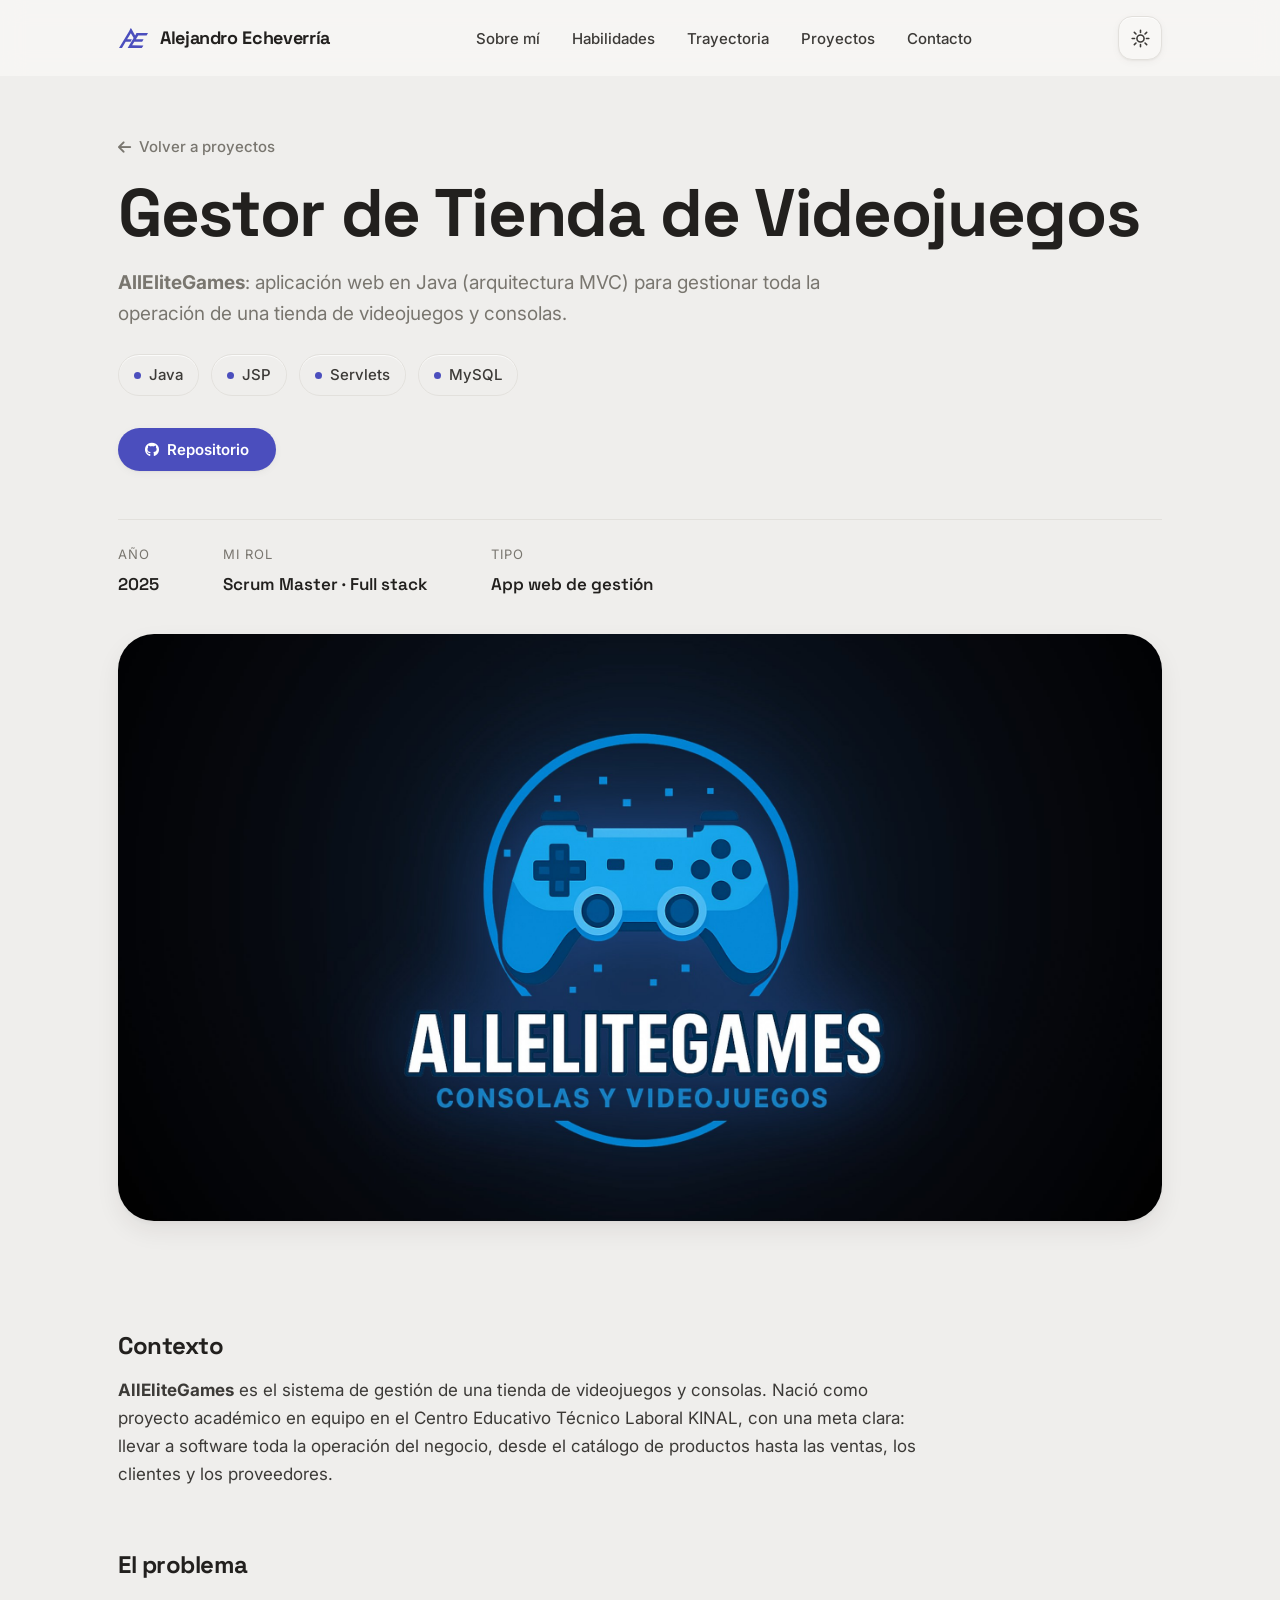
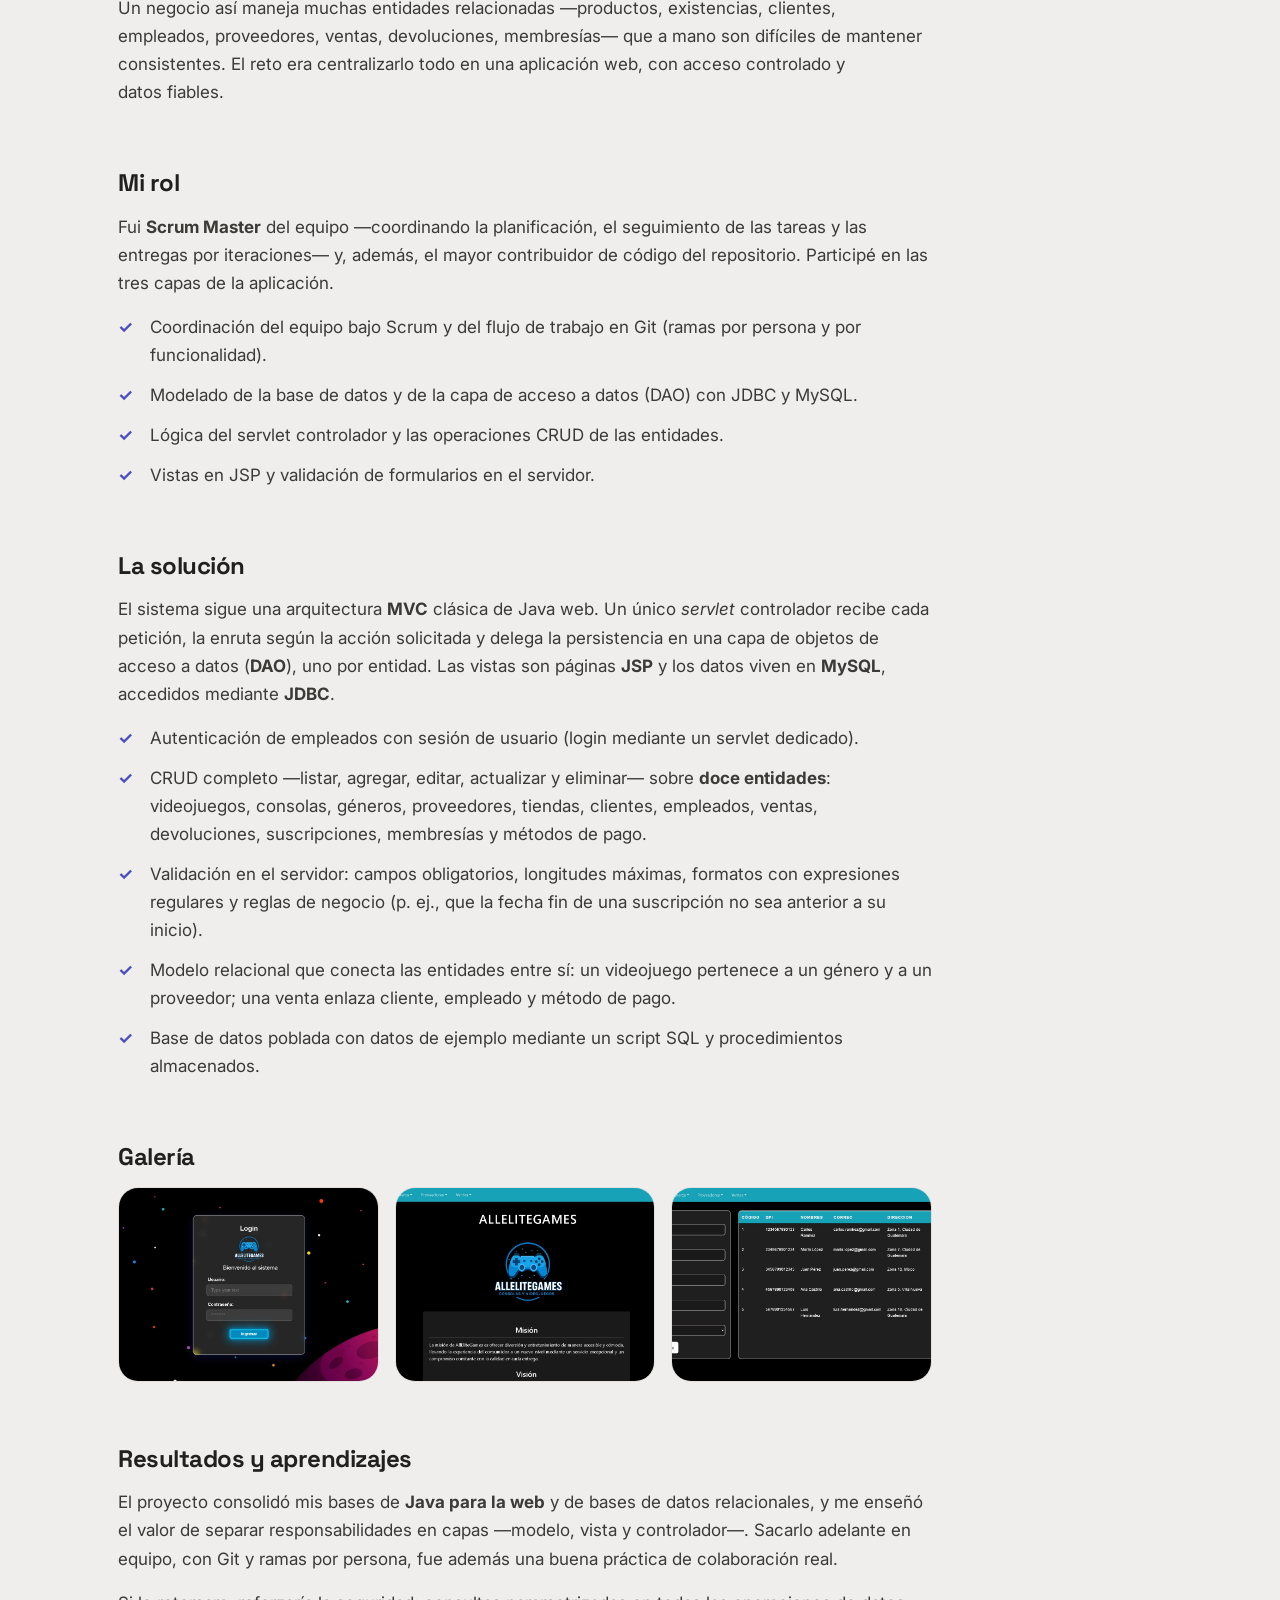
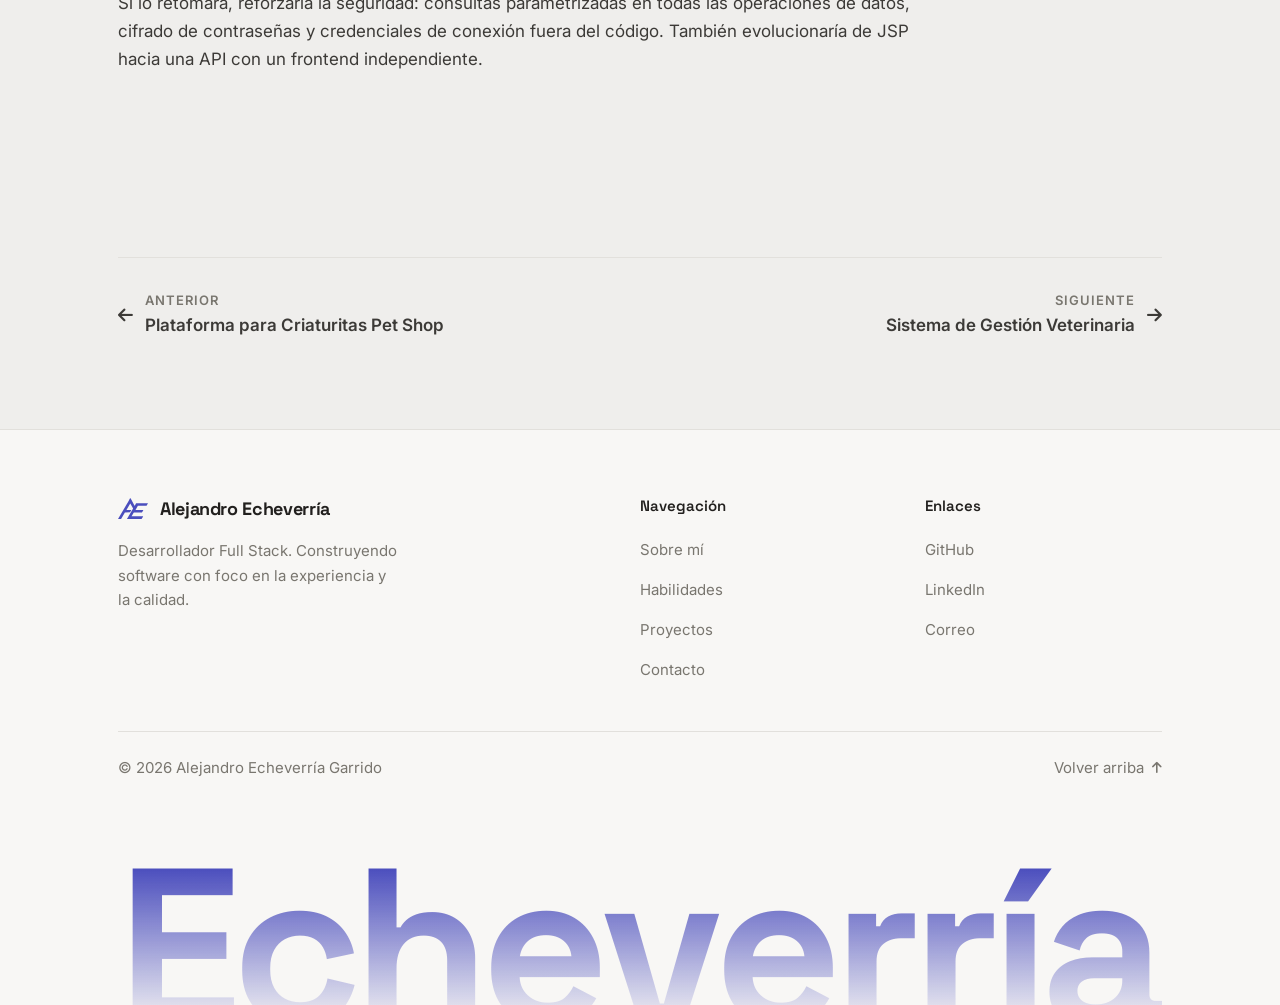
==== commit f44d5748: "Añadir intro de marca, firma del footer y cambio de tema circular - Intro de la landing (1.ª visita " ====
--- a/proyectos/gestor-tienda-videojuegos.html
+++ b/proyectos/gestor-tienda-videojuegos.html
@@ -239,7 +239,13 @@
       </div>
       <div class="footer__bottom">
         <span>© <span id="year">2026</span> Alejandro Echeverría Garrido</span>
-        <span>Hecho con HTML, CSS y JavaScript</span>
+        <a class="footer__to-top" href="#top">Volver arriba <i class="fa-solid fa-arrow-up" aria-hidden="true"></i></a>
+      </div>
+
+      <!-- Firma decorativa: las letras suben en cascada al entrar en pantalla
+           (js/modules/signature.js). Sin JS se ve quieta y completa. -->
+      <div class="footer__signature" aria-hidden="true">
+        <p class="footer__signature-word" data-signature>Echeverría</p>
       </div>
     </div>
   </footer>
--- a/css/tokens.css
+++ b/css/tokens.css
@@ -46,6 +46,9 @@
   /* Proporción real del monograma (ancho ÷ alto). Evita repetir el número
      mágico cada vez que se dimensiona la marca. */
   --logo-ae-ratio: 1.4566;
+
+  /* Destello que cruza el monograma en la intro (luz, no color de marca). */
+  --sheen: rgba(255, 255, 255, .55);
 
   /* --- Sombras (soft UI: suaves + brillo superior) --- */
   --hi: inset 0 1px 0 rgba(255, 255, 255, .75);
@@ -104,6 +107,7 @@
   --z-menu: 200;
   --z-modal: 1000;
   --z-veil: 2000;
+  --z-intro: 2100; /* la intro tapa incluso el velo de transición */
 }
 
 /* ============================================================
@@ -135,6 +139,9 @@
   /* Mismo valor que en claro: los logos de clientes no se invierten. */
   --logo-plate: #FCFBF9;
 
+  /* Sobre el acento lavanda del oscuro, un brillo más contenido. */
+  --sheen: rgba(255, 255, 255, .4);
+
   --hi: inset 0 1px 0 rgba(255, 255, 255, .05);
   --e1: 0 1px 2px rgba(0, 0, 0, .40), 0 2px 8px rgba(0, 0, 0, .30);
   --e2: 0 2px 4px rgba(0, 0, 0, .35), 0 10px 24px rgba(0, 0, 0, .45);
--- a/css/layout.css
+++ b/css/layout.css
@@ -231,6 +231,106 @@
   border-top: 1px solid var(--hairline);
   color: var(--ink-muted);
   font-size: var(--fs-sm);
+}
+
+/* «Volver arriba»: discreto como el resto del pie. La flecha se adelanta un
+   poco al gesto al pasar el puntero. El padding amplía la zona de toque y el
+   margen negativo lo compensa para no mover la fila. */
+.footer__to-top {
+  display: inline-flex;
+  align-items: center;
+  gap: var(--sp-2);
+  padding-block: var(--sp-2);
+  margin-block: calc(var(--sp-2) * -1);
+  color: var(--ink-muted);
+}
+
+.footer__to-top i {
+  font-size: 0.85em;
+  transition: transform var(--dur) var(--ease);
+}
+
+.footer__to-top:hover {
+  color: var(--accent);
+}
+
+@media (hover: hover) {
+  .footer__to-top:hover i {
+    transform: translateY(-3px);
+  }
+}
+
+/* ---------- Firma del footer ----------
+   El apellido a todo el ancho del contenedor y cortado por el borde inferior
+   de la página, como si se hundiera en ella. Decorativa (aria-hidden).
+   La cascada de letras la arma js/modules/signature.js. */
+
+/* La firma se apoya en el borde: el footer pierde su padding inferior. */
+.footer:has(.footer__signature) {
+  padding-bottom: 0;
+}
+
+.footer__signature {
+  container-type: inline-size; /* la palabra se dimensiona con su ancho */
+  margin-top: clamp(28px, 5vw, 56px);
+  pointer-events: none;
+  user-select: none;
+}
+
+.footer__signature-word {
+  /* Ancho de la palabra en em: «Echeverría» en Space Grotesk 700 con este
+     letter-spacing mide 4.666em; 4.7 deja un pelo de aire para que el último
+     glifo no roce el borde. Con él, 100cqi / ratio la ajusta al ancho. Si
+     cambia la palabra o la fuente, hay que volver a medirlo. */
+  --sig-ratio: 4.7;
+  height: 0.76em; /* recorta el pie de las letras: el «hundimiento» */
+  margin: 0;
+  overflow: hidden;
+  font-family: var(--font-display);
+  font-weight: 700;
+  font-size: 18vw; /* respaldo sin container queries */
+  font-size: calc(100cqi / var(--sig-ratio));
+  line-height: 1;
+  letter-spacing: -0.04em;
+  white-space: nowrap;
+}
+
+/* Degradado del acento que se disuelve hacia abajo. Va en el bloque mientras
+   no está partido (sin JS) y en cada letra cuando lo está: así el degradado
+   viaja con la letra al subir. */
+.footer__signature-word {
+  color: var(--accent); /* respaldo sin background-clip: text */
+}
+
+@supports (-webkit-background-clip: text) or (background-clip: text) {
+  .footer__signature-word:not(.is-split),
+  .footer__signature-letter {
+    background: linear-gradient(to bottom,
+        var(--accent) 22%,
+        color-mix(in srgb, var(--accent) 12%, transparent) 80%);
+    -webkit-background-clip: text;
+    background-clip: text;
+    -webkit-text-fill-color: transparent;
+  }
+}
+
+.footer__signature-letter {
+  display: inline-block;
+  vertical-align: top;
+  /* El texto recortado solo se pinta dentro de la caja de la letra, y el
+     letter-spacing negativo la estrecha más que el glifo. Este relleno
+     (compensado con margen negativo) le da aire sin mover nada. */
+  padding: 0.1em 0.05em 0;
+  margin: -0.1em -0.05em 0;
+}
+
+.footer__signature-word.is-armed .footer__signature-letter {
+  transform: translateY(105%);
+}
+
+.footer__signature-word.is-armed.is-in .footer__signature-letter {
+  transform: none;
+  transition: transform 900ms cubic-bezier(.215, .61, .355, 1) calc(var(--i, 0) * 50ms);
 }
 
 /* ---------- Responsive: menú móvil ---------- */
--- a/css/components.css
+++ b/css/components.css
@@ -138,6 +138,26 @@
 
 [data-theme="dark"] .theme-toggle .icon-moon {
   display: inline-block;
+}
+
+/* Cambio de tema con círculo (js/modules/theme.js + View Transitions API).
+   Fuera el fundido cruzado por defecto: la vista nueva entra solo por el
+   recorte circular que anima el JS, sobre la vieja, que se queda quieta. */
+::view-transition-old(root),
+::view-transition-new(root) {
+  animation: none;
+  mix-blend-mode: normal;
+}
+
+/* Durante el cambio, ninguna transición (html y body funden su color en
+   240 ms): dentro del círculo tiene que verse ya el tema nuevo. El
+   !important está justificado: debe ganar a cualquier `transition` de los
+   componentes, y solo vive lo que dura el cambio. */
+.theme-switching,
+.theme-switching *,
+.theme-switching *::before,
+.theme-switching *::after {
+  transition: none !important;
 }
 
 /* ---------- Enlaces sociales ---------- */
@@ -328,20 +348,35 @@
   font-weight: 500;
 }
 
-/* ---------- Animación de entrada (scroll reveal) ---------- */
-[data-reveal] {
+/* ---------- Animación de entrada (scroll reveal) ----------
+   Solo se oculta con JS (.js-nav la pone el <head>): sin JS, todo visible.
+   Si el JS está activo pero main.js no llega a ejecutarse (error de red,
+   navegador sin módulos…), la red de seguridad muestra el contenido a los
+   3,5 s. reveal.js la desactiva al arrancar con `.reveal-ready`. */
+.js-nav [data-reveal] {
   opacity: 0;
   transform: translateY(22px);
   transition: opacity var(--dur-slow) var(--ease), transform var(--dur-slow) var(--ease);
 }
 
-[data-reveal].is-visible {
+.js-nav [data-reveal].is-visible {
   opacity: 1;
   transform: none;
 }
 
+.js-nav:not(.reveal-ready) [data-reveal] {
+  animation: reveal-failsafe 1ms linear 3.5s forwards;
+}
+
+@keyframes reveal-failsafe {
+  to {
+    opacity: 1;
+    transform: none;
+  }
+}
+
 @media (prefers-reduced-motion: reduce) {
-  [data-reveal] {
+  .js-nav [data-reveal] {
     opacity: 1;
     transform: none;
   }
--- a/css/sections.css
+++ b/css/sections.css
@@ -5,14 +5,19 @@
 /* ---------- HERO ---------- */
 .hero {
   /* Top más corto que el resto de secciones: el header ya aporta separación
-     propia: si el hero suma otro padding grande arriba se siente vacío.
-     Se pisa --section-pad-y (no solo padding-top) porque el scroll-margin-top
-     de `.section` se calcula a partir de esa variable: si no coincide con el
-     padding real, el salto al ancla #inicio queda corto y el header sticky
-     tapa el "Desarrollador Full Stack". */
+     propia: si el hero suma otro padding grande arriba se siente vacío. */
   --section-pad-y: clamp(20px, 3vw, 48px);
   padding-top: var(--section-pad-y);
   padding-bottom: clamp(48px, 8vw, 104px);
+  /* #inicio significa "arriba del todo", no "encabezado a 24px del header"
+     como el resto de secciones. La fórmula de `.section` dejaba aquí un hueco
+     de (padding − 24px): ~24px en escritorio y 0 en móvil, por eso solo se
+     notaba en computadora. El hero va justo debajo del header sticky, así que
+     su borde superior está a --header-h del inicio del documento: con ese
+     margen el destino es scrollY = 0 en cualquier breakpoint. Lo usan el salto
+     animado (scroll-nav.js lee este valor) y el ancla nativa al volver desde
+     una ficha de proyecto (../index.html#inicio). */
+  scroll-margin-top: var(--header-h);
 }
 
 .hero__grid {
@@ -231,6 +236,127 @@
   }
 }
 
+/* Entrada escalonada del texto del hero: llega como una frase, no en bloque.
+   Solo en la columna de texto: el .hero-visual no lleva retardo porque su
+   transform lo comparte después el parallax (un retardo lo haría ir a
+   rebufo del scroll). */
+.hero__intro > [data-reveal]:nth-child(2) { transition-delay: 60ms; }
+.hero__intro > [data-reveal]:nth-child(3) { transition-delay: 120ms; }
+.hero__intro > [data-reveal]:nth-child(4) { transition-delay: 180ms; }
+.hero__intro > [data-reveal]:nth-child(5) { transition-delay: 240ms; }
+
+/* ============================================================
+   INTRO DE MARCA (solo landing, primera visita de la sesión)
+   La activa el script del <head> con .has-intro y la dirige
+   js/modules/intro.js. Sin esa clase la capa no existe a efectos
+   visuales, así que sin JS no aparece nunca.
+   ============================================================ */
+.intro {
+  display: none;
+}
+
+.has-intro .intro {
+  position: fixed;
+  inset: 0;
+  z-index: var(--z-intro);
+  display: grid;
+  place-items: center;
+  /* Red de seguridad: si intro.js no llega a ejecutarse, la capa se retira
+     sola. Cuando el módulo arranca, la anula con un estilo inline. */
+  animation: intro-failsafe-out 300ms var(--ease) 4s forwards;
+}
+
+.intro__backdrop {
+  position: absolute;
+  inset: 0;
+  background: var(--canvas);
+}
+
+.intro__stage {
+  position: relative; /* por encima del fondo */
+  display: flex;
+  flex-direction: column;
+  align-items: center;
+  gap: clamp(18px, 3vw, 30px);
+  padding-inline: var(--container-pad);
+}
+
+/* El viewBox coincide con el de --logo-ae (sin margen) para que la caja del
+   SVG mida igual que .brand__mark y el relevo al aterrizar sea exacto.
+   El trazo sobresale medio grosor: overflow visible para no recortarlo. */
+.intro__mark {
+  display: block;
+  width: clamp(84px, 13vw, 150px);
+  height: auto;
+  overflow: visible;
+  color: var(--accent);
+  transform-origin: 0 0; /* el vuelo se calcula desde la esquina */
+}
+
+/* Estado inicial oculto (sin trazo ni relleno): lo anima intro.js. */
+.intro__mark-path {
+  fill: currentColor;
+  fill-opacity: 0;
+  stroke: currentColor;
+  stroke-width: 0.7;
+  stroke-linejoin: round;
+  stroke-dasharray: 1; /* pathLength="1" → el patrón cubre el contorno entero */
+  stroke-dashoffset: 1;
+}
+
+.intro__sheen {
+  stop-color: var(--sheen);
+}
+
+.intro__name {
+  margin: 0;
+  font-family: var(--font-display);
+  font-weight: 700;
+  font-size: clamp(1.75rem, 7vw, 4.5rem);
+  line-height: 1.1;
+  letter-spacing: -0.02em; /* el mismo que .brand: el relevo debe encajar */
+  color: var(--ink-strong);
+  white-space: nowrap;
+  perspective: 700px; /* profundidad para el giro de las letras */
+  transform-origin: 0 0;
+}
+
+/* Hasta que intro.js lo parte en letras, el nombre no se ve. */
+.intro__name:not(.is-split) {
+  visibility: hidden;
+}
+
+.intro__letter {
+  display: inline-block;
+  white-space: pre; /* conserva el ancho del espacio entre nombre y apellido */
+  opacity: 0;
+}
+
+/* La marca real del header espera oculta a que aterrice la de la intro.
+   Misma red de seguridad que la capa por si el JS no llega. */
+.has-intro:not(.intro-done) .header .brand {
+  opacity: 0;
+  animation: intro-failsafe-in 1ms linear 4s forwards;
+}
+
+/* La intro ya dibujó el monograma: el del hero aparece asentado. */
+.has-intro .hero-visual__mark-path {
+  animation: none;
+}
+
+@keyframes intro-failsafe-out {
+  to {
+    opacity: 0;
+    visibility: hidden;
+  }
+}
+
+@keyframes intro-failsafe-in {
+  to {
+    opacity: 1;
+  }
+}
+
 /* ---------- SOBRE MÍ ---------- */
 .about__grid {
   display: grid;
@@ -243,8 +369,10 @@
     "ficha";
 }
 
-/* Retrato en "Sobre mí". El marco (borde + sombra) integra la foto de fondo
-   blanco en el canvas cálido; sin él se vería como un rectángulo recortado. */
+/* Retrato en "Sobre mí". La foto es un recorte con FONDO TRANSPARENTE (4:5),
+   así que el fondo lo pone el marco y sigue al tema: un velo de acento sobre la
+   superficie, a modo de estudio. Sin él, en oscuro la camiseta y el pelo (ambos
+   muy oscuros) se fundirían con la superficie y se perdería la silueta. */
 .about__photo {
   grid-area: photo;
   margin: 0 auto;
@@ -256,12 +384,17 @@
   display: block;
   width: 100%;
   height: auto;
-  aspect-ratio: 1 / 1;
+  aspect-ratio: 4 / 5;
   object-fit: cover;
+  /* Los hombros llegan al borde inferior: si algún día el marco recorta,
+     que sea por arriba (aire), nunca por abajo. */
+  object-position: 50% 100%;
   border-radius: var(--r-xl);
   border: 1px solid var(--hairline);
   box-shadow: var(--e3), var(--hi);
-  background: var(--surface);
+  background:
+    radial-gradient(130% 100% at 50% 42%, var(--accent-soft), transparent 78%),
+    var(--surface);
 }
 
 .about__body { grid-area: body; }
@@ -658,8 +791,10 @@
       "ficha ficha";
   }
   .about__photo { max-width: none; }
-  /* Párrafo centrado verticalmente junto al retrato: equilibra la fila
-     superior aunque el texto sea más corto que la foto. */
+  /* Retrato y párrafo centrados entre sí en vertical: equilibra la fila
+     superior sea cual sea el más alto (en tablet manda el texto; en escritorio,
+     la foto). Sin esto, en tablet queda un hueco bajo el retrato. */
+  .about__photo,
   .about__body { align-self: center; }
 
   /* La ficha pasa a barra horizontal a lo ancho: los datos se reparten en fila
